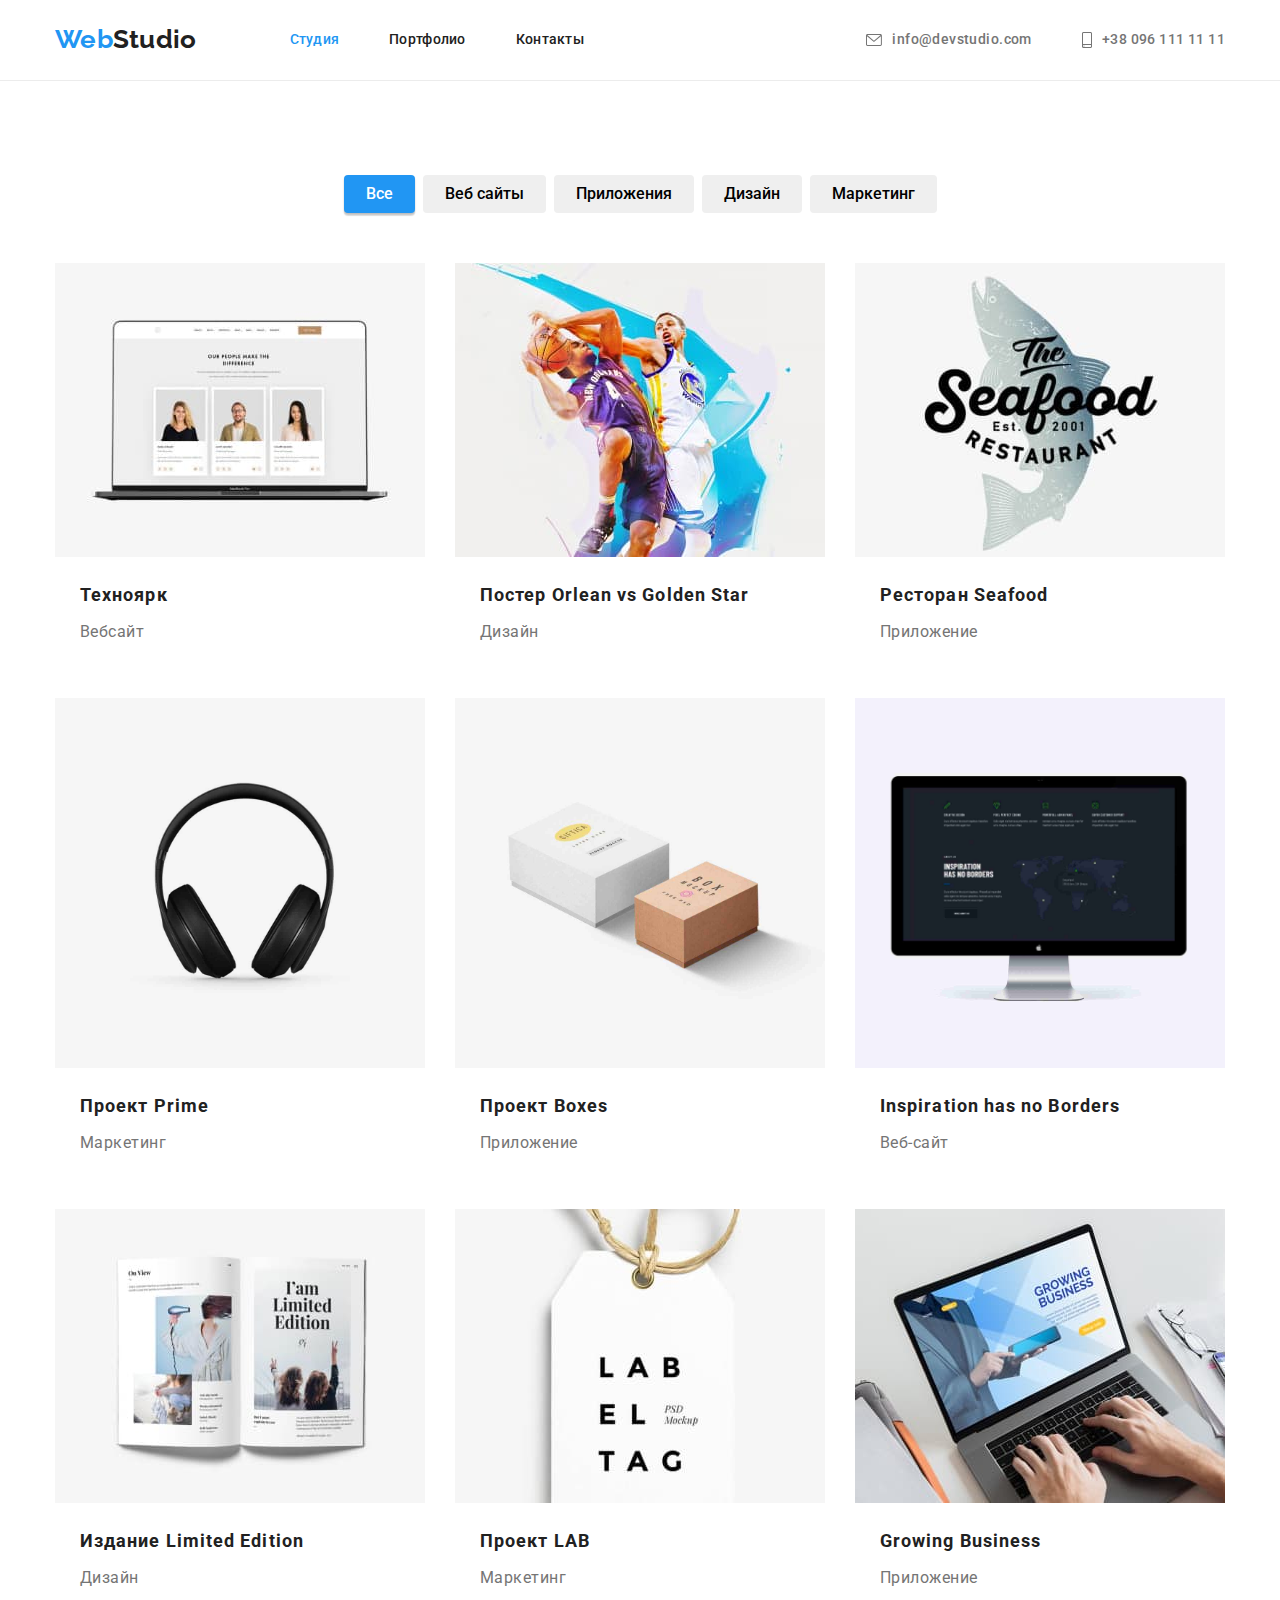
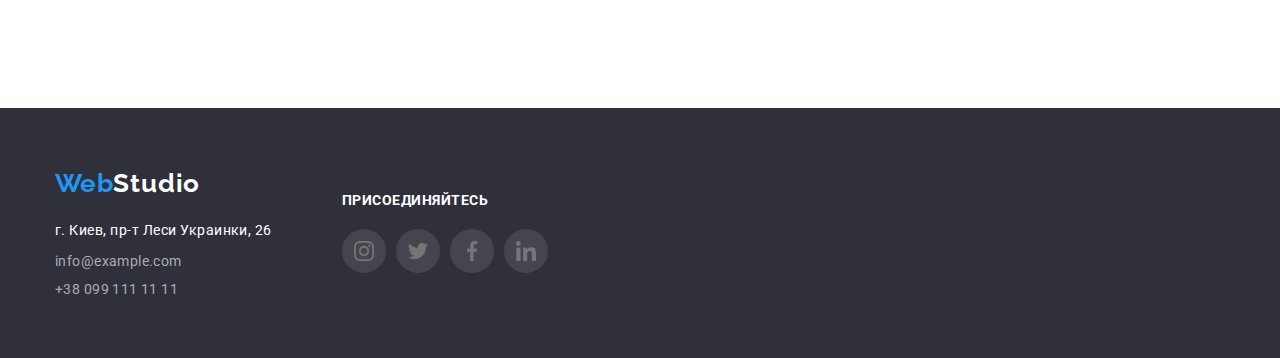
==== portfolio.html @ c4f6d22e "footer+heder-portfolio" ====
<!DOCTYPE html>
<html lang="ru">
<head>
    <meta charset="UTF-8">
    <meta http-equiv="X-UA-Compatible" content="IE=edge">
    <meta name="viewport" content="width=device-width, initial-scale=1.0">
    <title>WebStudio</title>
    <link rel="preconnect" href="https://fonts.googleapis.com">
    <link rel="preconnect" href="https://fonts.gstatic.com" crossorigin>
    <link  rel="stylesheet"
        href="https://fonts.googleapis.com/css2?family=Raleway:wght@700&amp;family=Roboto:wght@400;500;700;900&amp;display=swap">
    <link rel="stylsheet" href="https://cdnjs.cloudflare.com/ajax/libs/modern-normalize/1.1.0/modern-normalize.min.css">
    <link rel="stylesheet" href="./css/styles.css">
</head>
<body>
        <header class="header-border">
        
            <div class="link-nav container">
        
                <nav class="link-nav">
        
                    <a href="./index.html" class="logo-text" lang="en">Web<span class="logo-accent">Studio</span>
                    </a>
        
                    <ul class="list link-nav-menu">
        
                        <li class="nav-menu-item">
                            <a href="./index.html" class="link-nav link-nav-text link current">Студия</a>
                        </li>
        
                        <li class="nav-menu-item">
                            <a href="./portfolio.html" class="link-nav link-nav-text link">Портфолио</a>
                        </li>
        
                        <li class="nav-menu-item">
                            <a href="" class="link-nav link-nav-text link">Контакты</a>
                        </li>
        
                    </ul>
                </nav>
        
        
                <ul class="list link-nav-contact">
                    <li class="nav-contact-item">
                        <a href="mailto:info@devstudio.com" class="contacts-text link">
                            <svg class="nav-icons" width="16" height="12">
                                <use href="./images/icons.svg#envelope-hover-2"></use>
                            </svg>
                            info@devstudio.com
                        </a>
                    </li>
                    <li class="nav-contact-item">
                        <a href="tel:+380961111111" class="contacts-text link">
                            <svg class="nav-icons" width="10" height="16">
                                <use href="./images/icons.svg#smartphone-8"></use>
                            </svg>
                            +38 096 111 11 11
                        </a>
                    </li>
        
                </ul>
            </div>
        
        </header>
    <!--main-content-->
<main>
    <!--filter-list-->
    <section class="section">

        <div class="container">
            <!--Заголовок будет скрыт-->
            <h1 class="visually-hidden">Наши роботы</h1>
            
                <ul class="list works-buttons">
                    <li class="work-button-li">
                        <button type="button" class="filter-button button-current">Все</button>
                    </li>

                    <li class="work-button-li">
                        <button type="button" class="filter-button">Веб сайты</button>
                    </li>

                    <li class="work-button-li">
                        <button type="button" class="filter-button">Приложения</button>
                    </li>

                    <li class="work-button-li">
                        <button type="button" class="filter-button">Дизайн</button>
                    </li>

                    <li class="work-button-li">
                        <button type="button" class="filter-button">Маркетинг</button>
                    </li>
                </ul>

        <ul class="list cards">
            <li class="list cards-item">
                        <a href="" class="link">
                        <img class="img" src="./images/note-book.jpg" alt="открытый ноутбук" width="370" />
                    <div class="text-box">
                        <h2 class="our-product-title" >Техноярк</h2>
                        <p class="our-product-text">Вебсайт</p>
                    </div>
                </a>
            </li>
            <li class="list cards-item">
                    <a href="" class="link">
                    <img src="./images/New-Orlean-vs-Golden-Star.jpg" alt="два баскетболиста борятся за мяч" width="370" />
                <div class="text-box">
                    <h2 class="our-product-title">Постер 
                        <span lang="en">Orlean vs Golden Star</span>
                    </h2>
                    <p class="our-product-text">Дизайн</p>
                </div>
            </a>
            </li>
            
            <li class="list cards-item">
                    <a href="" class="link">
                    <img src="./images/Seafood.jpg" alt="логотип ресторана сеафуд" width="370" />
                <div class="text-box">
                    <h2 class="our-product-title">Ресторан
                        <span lang="en">Seafood</span>
                    </h2>
                    <p class="our-product-text">Приложение</p>
                </div>
            </a>
            </li>
            
            <li class="list cards-item">
                    <a href="" class="link">
                    <img src="./images/head-fones-prime.jpg" alt="наушники" width="370" />
                <div class="text-box">
                    <h2 class="our-product-title">Проект
                        <span lang="en">Prime</span>
                    </h2>
                    <p class="our-product-text">Маркетинг</p>
                </div>
            </a>
            </li>
            
            <li class="list cards-item">
                <a href="" class="link">
                <img src="./images/boxes.jpg" alt="две коробки" width="370" />
                <div class="text-box">
                    <h2 class="our-product-title">Проект
                        <span lang="en">Boxes</span>
                    </h2>
                    <p class="our-product-text">Приложение</p>
                </div>
                </a>
            </li>
           
            <li class="list cards-item">
                    <a href="" class="link">
                    <img src="./images/mac.jpg" alt="включенный аймак" height="370" width="370" />
                <div class="text-box">
                    <h2 class="our-product-title" lang="en">Inspiration has no Borders</h2>
                    <p class="our-product-text">Веб-сайт</p>
                </div>
            </a>
            </li>
            <li class="list cards-item">
                <a href="" class="link">
                <img src="./images/magazine.jpg" alt="открытый журнал" width="370" />
                <div class="text-box">
                    <h2 class="our-product-title">Издание
                        <span lang="en">Limited Edition</span>
                    </h2>
                    <p class="our-product-text">Дизайн</p>
                </div>
                
            </a>
            </li>
            <li class="list cards-item">
                 <a href="" class="link">
                <img src="./images/labeltag.jpg" alt="бирка лебелтаг" width="370" />
                <div class="text-box">
                    <h2 class="our-product-title">Проект
                        <span lang="en">LAB</span>
                    </h2>
                    <p class="our-product-text">Маркетинг</p>
                </div>
            </a>
            </li>
            <li class="list cards-item">
                 <a href="" class="link">
                <img src="./images/growingbusiness.jpg" alt="человек печатает на ноутбуке" width="370" />
                <div class="text-box">
                    <h2 class="our-product-title" lang="en">Growing Business</h2>
                    <p class="our-product-text">Приложение</p>
                </div>
            </a>
            </li>
        </ul>
    </div>
    </section>
</main>
    <footer class="footer">
        <div class="container footer-container">
            <div>
                <a class="logo-text-footer link" href="./index.html" lang="en">Web<span
                        class="logo-accent-footer">Studio</span></a>
                <address class="">
                    <ul class="addres-ul list">
                        <li class="footer-link">
                            <a href="https://goo.gl/maps/hZzf7caE62ZYmh6s7" target="_blank" rel="noopener noreferrer"
                                class="address link"> г. Киев, пр-т
                                Леси Украинки, 26
                            </a>
                        </li>
    
                        <li class="footer-link">
                            <a href="mailto:info@example.com" class="contact-text-footer link">info@example.com</a>
                        </li>
    
                        <li class="footer-link">
                            <a href="tel:+380991111111" class="contact-text-footer link">+38 099 111 11 11</a>
                        </li>
    
                    </ul>
                </address>
            </div>
    
            <div class="footer-social">
                <h2 class="footer-socials-title">ПРИСОЕДИНЯЙТЕСЬ</h2>
                <ul class="list footer-social-list">
                    <li>
                        <a class="footer-socials-link link" href="">
                            <svg class="team-icon" width="20" height="20">
                                <use href="./images/icons.svg#instagram-2-1"></use>
                            </svg>
                        </a>
                    </li>
                    <li>
                        <a class="footer-socials-link link" href="">
                            <svg class="team-icon" width="20" height="20">
                                <use href="./images/icons.svg#twitter-1-1"></use>
                            </svg>
                        </a>
                    </li>
                    <li>
                        <a class="footer-socials-link link" href="">
                            <svg class="team-icon" width="20" height="20">
                                <use href="./images/icons.svg#facebook-1"></use>
                            </svg>
                        </a>
                    </li>
                    <li>
                        <a class="footer-socials-link link" href="">
                            <svg class="team-icon" width="20" height="20">
                                <use href="./images/icons.svg#linkedin-1"></use>
                            </svg>
                        </a>
                    </li>
    
                </ul>
    
            </div>
    
        </div>
    
    </footer>
</body>
</html>
---- css/styles.css ----
:root {
  --background-color: #2f303a;
  --main-text-color: #212121;
  --second-text-color: #757575;
  --accent-color: #2196f3;
  --first-button-text-color: #212121;
  --second-button-text-color: #ffffff;
}

body {
  margin: 0;
  background-color: var(--second-button-text-color);
  font-family: "Roboto", sans-serif;
  letter-spacing: 0.03em;
  color: var(--main-text-color);
}

h1,
h2,
h3,
h4,
h5,
h6,
p,
ul {
  margin: 0;
  padding: 0;
}

img {
  display: block;
  max-width: 100%;
  height: auto;
}

*,
::after,
::before {
  box-sizing: border-box;
}
.visually-hidden {
  position: absolute;
  width: 1px;
  height: 1px;
  margin: -1px;
  border: 0;
  padding: 0;
  white-space: nowrap;
  clip-path: inset(100%);
  clip: rect(0 0 0 0);
  overflow: hidden;
}

.title {
  font-weight: 700;
  font-size: 36px;
  line-height: 1.17;
  text-align: center;
}

/*---------BODY---------*/
.header-border {
  border-bottom: 1px solid #ececec;
}

.logo-text {
  padding: 24px 0;
  font-family: "Raleway", sans-serif;
  font-weight: 700;
  font-size: 26px;
  line-height: 1.19;
  text-decoration: none;
  color: var(--accent-color);
}
.logo-accent {
  color: var(--main-text-color);
}
.list {
  list-style: none;
}

.link {
  text-decoration: none;
}

.container {
  width: 1200px;
  padding-left: 15px;
  padding-right: 15px;
  margin-right: auto;
  margin-left: auto;
}

.link-nav {
  display: flex;
  font-size: 14px;
  font-weight: 500;
  line-height: 1.14;
  letter-spacing: 0.02em;
  color: var(--main-text-color);
}

.link-nav:hover,
.link-nav:focus,
.current {
  color: var(--accent-color);
}

.link-nav-menu {
  display: flex;
  align-items: center;
  margin-left: 93px;
}

.link-nav-contact {
  margin-left: auto;
  display: flex;
  align-items: center;
}

.nav-menu-item:not(:first-child) {
  margin-left: 50px;
}

.link-nav-text {
  padding: 32px 0;
}

.contacts-text {
  padding: 32px 0;
  display: flex;
  align-items: center;
  font-style: normal;
  font-weight: 500;
  font-size: 14px;
  line-height: 1.14;
  letter-spacing: 0.03em;
  color: var(--second-text-color);
  cursor: pointer;
}

.nav-contact-item:not(:first-child) {
  margin-left: 50px;
}

.contacts-text:hover,
.contacts-text:focus {
  color: var(--accent-color);
}

.nav-icons {
  margin-right: 10px;
  fill: var(--second-text-color);
}
.contacts-text:hover {
  color: var(--accent-color);
}

.filter-button {
  font-family: "Roboto", sans-serif;
  font-weight: 500;
  font-size: 16px;
  line-height: 1.62;

  border: none;
  border-radius: 4px;
}

.filter-button:hover,
.filter-button:focus {
  color: var(--second-button-text-color);
  background-color: var(--accent-color);
  cursor: pointer;
}

.button-current {
  color: var(--second-button-text-color);
  background-color: var(--accent-color);
  box-shadow: 0px 3px 1px rgba(0, 0, 0, 0.1), 0px 1px 2px rgba(0, 0, 0, 0.08),
    0px 2px 2px rgba(0, 0, 0, 0.12);
}

.our-product-type {
  color: var(--second-text-color);
}

/*-------Стили index.html--------*/

.hero {
  width: 1600px;
  background-image: linear-gradient(
      rgba(47, 48, 58, 0.4),
      rgba(47, 48, 58, 0.4)
    ),
    URL(../images/hero-backgraund.jpg);
  padding: 200px 0;
  background-color: var(--background-color);
  flex-grow: 1;
  background-repeat: no-repeat;
  background-size: contain;
  margin-right: auto;
  margin-left: auto;
}

.hero-text {
  height: 120px;
  width: 696px;
  top: 280px;
  margin-left: 226px;
  margin-bottom: 30px;

  font-weight: 900;
  font-size: 44px;
  line-height: 1.36;
  text-align: center;
  letter-spacing: 0.06em;
  text-transform: uppercase;
  color: var(--second-button-text-color);
}

.main-button {
  display: block;
  margin: auto;
  padding: 10px 32px;
  font-family: "Roboto", sans-serif;
  font-weight: 700;
  font-size: 16px;
  line-height: 1.87;
  letter-spacing: 0.06em;
  color: var(--second-button-text-color);
  background-color: var(--accent-color);
  cursor: pointer;
  text-align: center;
  border: none;
  border-radius: 4px;
  box-shadow: 0px 4px 4px rgba(0, 0, 0, 0.15);
}

.advantages-section {
  padding: 94px 0;
}

.advantages-item {
  width: 270px;
}

.advantages-items {
  display: flex;
  justify-content: center;
}

.advantages-item:not(:first-child) {
  margin-left: 30px;
}
.advantage-list {
  font-size: 14px;
  font-weight: 700;
  line-height: 1.14;
  text-transform: uppercase;

  margin-bottom: 10px;
}

.advantages-text {
  font-size: 14px;
  line-height: 1.71;
  color: var(--second-text-color);
}

.advantages-card-icon {
  height: 120px;

  display: flex;
  align-items: center;
  justify-content: center;
  margin-bottom: 30px;
  border-radius: 4px;
  background-color: rgba(245, 244, 250, 1);
}

/*-------WEDO--------*/

.wedo {
  padding-top: 0;
  padding-bottom: 94px;
}
.wedo-title {
  margin-bottom: 50px;
}

.wedo-ul {
  display: flex;
  justify-content: center;
}

.wedo-list:not(:first-child) {
  margin-left: 30px;
}
/*--------TEAM-----------*/
.team {
  background-color: #f5f4fa;
  padding-top: 94px;
  padding-bottom: 94px;
}

.our-team {
  margin-bottom: 50px;
}

.team-ul {
  display: flex;
  justify-content: center;
}

.team-list {
  margin-left: 30px;
}

.team-list {
  background-color: var(--second-button-text-color);
  box-shadow: 0px 1px 3px rgba(0, 0, 0, 0.12), 0px 1px 1px rgba(0, 0, 0, 0.14),
    0px 2px 1px rgba(0, 0, 0, 0.2);
  border-radius: 0px 0px 4px 4px;
}

.team-title {
  font-size: 16px;
  line-height: 1.19;
  margin-bottom: 10px;
  text-align: center;
}
.team-role {
  margin-bottom: 16px;
  text-align: center;
  font-size: 16px;
  line-height: 1.19;
  color: var(--second-text-color);
}

.team-item-role {
  font-size: 16px;
  line-height: 1.19;
  color: var(--primary-text-color);
  text-align: center;
  margin-bottom: 16px;
}

.team-social-list {
  display: flex;
  justify-content: space-between;
}

.team-social-link {
  display: block;
  border-radius: 50%;
  width: 44px;
  height: 44px;

  display: flex;
  align-items: center;
  justify-content: center;

  background-color: transparent;
  color: var(--accent-color);
}

.team-social-link:hover,
.team-social-link:focus {
  color: var(--primary-white-color);
  background-color: var(--accent-color);
}

.team-icon {
  fill: var(--second-text-color);
}
.team-item-text {
  padding: 30px 32px;
}

/*---------CLIENTS-------*/

.clients {
  padding-top: 94px;
  padding-bottom: 94px;
}

/*------FOOTER---------*/

.footer {
  padding-top: 60px;
  padding-bottom: 60px;
  background-color: #2f303a;
}

.address {
  margin-bottom: 9px;
  font-size: 14px;
  line-height: 1.71;
  font-style: normal;
  color: var(--second-button-text-color);
}

.logo-accent-footer {
  font-family: "Raleway";
  font-weight: 700;
  font-size: 26px;
  line-height: 1.19;
  letter-spacing: 0.03em;
  cursor: pointer;
  text-decoration: none;
  color: var(--second-button-text-color);
}
.logo-text-footer {
  display: block;
  margin-bottom: 20px;
  font-family: "Raleway", sans-serif;
  font-weight: 700;
  font-size: 26px;
  line-height: 1.19;
  text-decoration: none;
  color: var(--accent-color);
}

.contact-text-footer {
  margin-bottom: 9px;
  font-style: normal;
  font-weight: 400;
  font-size: 14px;
  line-height: 1.14;
  letter-spacing: 0.03em;
  color: rgba(255, 255, 255, 0.6);
}
.contact-text-footer:hover,
.contact-text-footer:focus,
.current {
  color: var(--accent-color);
}

.footer-link:not(:last-child) {
  margin-bottom: 9px;
}

/*-----PORTFOLIO-STYLES---*/

.section {
  padding: 94px 0;
}

.works-buttons {
  display: flex;
  justify-content: center;
  margin-bottom: 50px;
}
.work-button-li:not(:first-child) {
  margin-left: 8px;
}
.filter-button {
  padding: 6px 22px 6px 22px;
}

.cards {
  display: flex;
  flex-wrap: wrap;
  margin-left: -30px;
  margin-top: -30px;
}
.cards > .cards-item {
  flex-basis: calc(100% / 3 - 30px);
  margin-left: 30px;
  margin-top: 30px;
}

.cards-item {
  width: 370px;
}
.our-product-title {
  font-weight: 700;
  font-size: 18px;
  line-height: 2;
  letter-spacing: 0.06em;
  margin-bottom: 4px;
  color: var(--main-text-color);
}
.our-product-text {
  font-size: 16px;
  line-height: 1.87;
  color: var(--second-text-color);
}

.text-box {
  padding: 20px 24px;
  border-right: 1px solid #fff;
  border-bottom: 1px solid #fff;
  border-left: 1px solid #fff;
}
.footer-social {
  width: 206px;
  height: 80px;
  margin-left: 70px;
}

.footer-social-list {
  display: flex;
  align-items: center;
  justify-content: space-between;
}

.footer-socials-title {
  font-weight: 700;
  font-size: 14px;
  line-height: 1.14;
  margin-bottom: 20px;

  color: var(--second-button-text-color);
  text-transform: uppercase;
}
.footer-container {
  display: flex;
  align-items: center;
}
.footer-socials-link {
  display: block;
  border-radius: 50%;
  width: 44px;
  height: 44px;

  display: flex;
  align-items: center;
  justify-content: center;

  background-color: rgba(255, 255, 255, 0.1);
  fill: var(--second-button-text-color);
}
.footer-socials-link:hover,
.footer-socials-link:focus {
  background-color: var(--accent-color);
}

.clients-title {
  margin-top: 0;
  margin-bottom: 50px;
}

.clients-list {
  display: flex;
  align-items: center;
  justify-content: space-between;
}
.clients-link {
  width: 170px;
  height: 92px;

  display: flex;
  align-items: center;
  justify-content: center;
  border-radius: 4px;
  border: 1px solid var(--second-text-color);
  color: var(--second-text-color);
}

.clients-link:hover,
.clients-link:focus {
  color: var(--accent-color);
  border-color: var(--accent-color);
}

.clients-logo {
  fill: var(--second-text-color);
}
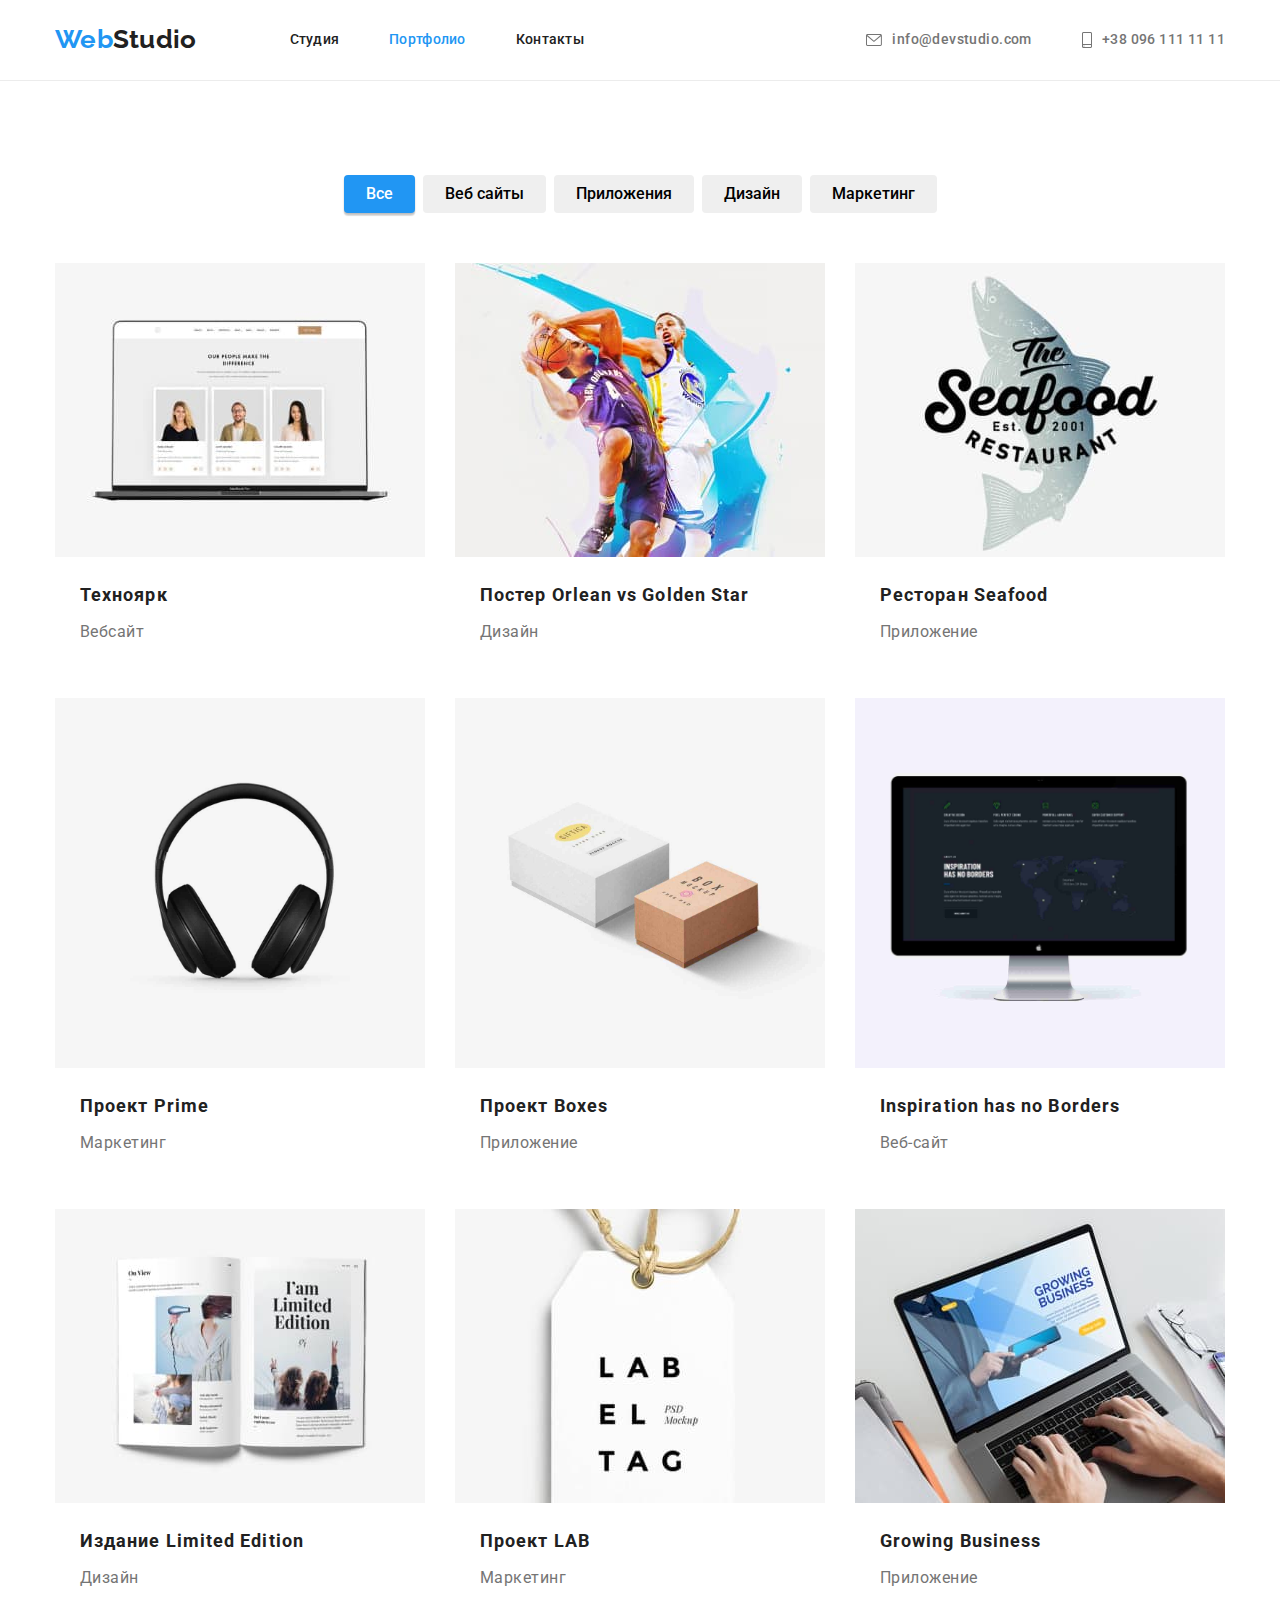
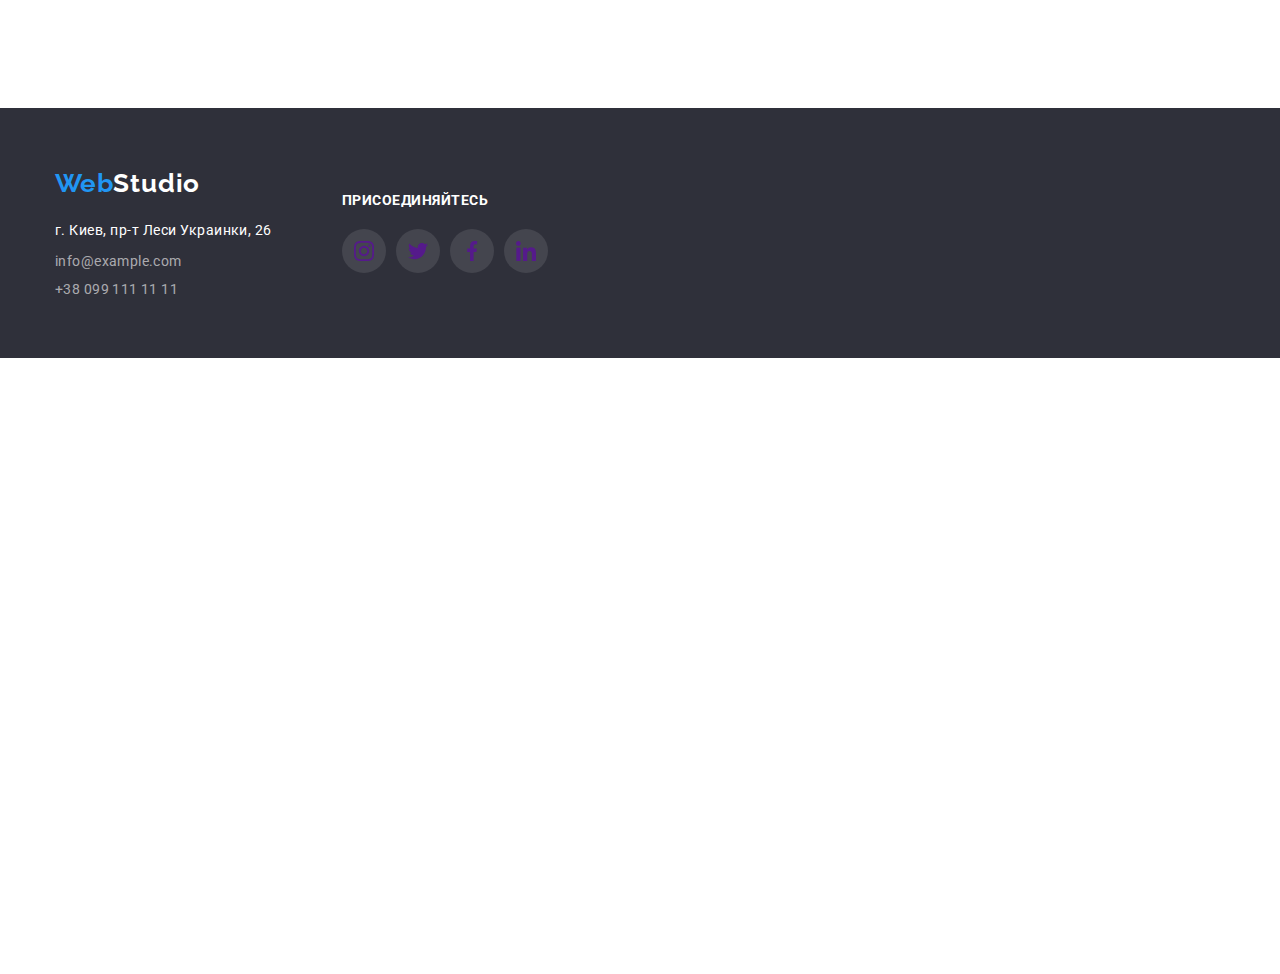
==== commit 883ce7a4: "+" ====
--- a/portfolio.html
+++ b/portfolio.html
@@ -25,11 +25,11 @@
                     <ul class="list link-nav-menu">
         
                         <li class="nav-menu-item">
-                            <a href="./index.html" class="link-nav link-nav-text link current">Студия</a>
+                            <a href="./index.html" class="link-nav link-nav-text link ">Студия</a>
                         </li>
         
                         <li class="nav-menu-item">
-                            <a href="./portfolio.html" class="link-nav link-nav-text link">Портфолио</a>
+                            <a href="./portfolio.html" class="link-nav link-nav-text link current">Портфолио</a>
                         </li>
         
                         <li class="nav-menu-item">
@@ -56,7 +56,7 @@
                             </svg>
                             +38 096 111 11 11
                         </a>
-                    </li>
+                    </li>   
         
                 </ul>
             </div>
@@ -262,4 +262,35 @@
     
     </footer>
 </body>
-</html>+</html>
+
+<ul class="social-list">
+    <li class="social-item">
+        <a class="social-link link" href="/">
+            <svg class="social-icon">
+                <use href="./images/icons.svg#icon-instagram"></use>
+            </svg>
+        </a>
+    </li>
+    <li class="social-item">
+        <a class="social-link link" href="/">
+            <svg class="social-icon">
+                <use href="./images/icons.svg#icon-twitter"></use>
+            </svg>
+        </a>
+    </li>
+    <li class="social-item">
+        <a class="social-link link" href="/">
+            <svg class="social-icon">
+                <use href="./images/icons.svg#icon-facebook"></use>
+            </svg>
+        </a>
+    </li>
+    <li class="social-item">
+        <a class="social-link link" href="/">
+            <svg class="social-icon">
+                <use href="./images/icons.svg#icon-linkedin"></use>
+            </svg>
+        </a>
+    </li>
+</ul>--- a/css/styles.css
+++ b/css/styles.css
@@ -148,12 +148,16 @@
   color: var(--accent-color);
 }
 
-.nav-icons {
+.contacts-text {
+  fill: var(--second-text-color);
+}
+
+.contacts-text:hover {
+  fill: var(--accent-color);
+}
+
+.contacts-text > .nav-icons {
   margin-right: 10px;
-  fill: var(--second-text-color);
-}
-.contacts-text:hover {
-  color: var(--accent-color);
 }
 
 .filter-button {
@@ -361,27 +365,61 @@
   justify-content: center;
 
   background-color: transparent;
-  color: var(--accent-color);
-}
-
+  color: var(--second-text-color);
+}
 .team-social-link:hover,
 .team-social-link:focus {
-  color: var(--primary-white-color);
+  color: var(--second-button-text-color);
   background-color: var(--accent-color);
 }
 
 .team-icon {
-  fill: var(--second-text-color);
+  fill: currentColor;
+}
+
+.team-icon:hover {
+  fill: var(--second-button-text-color);
 }
 .team-item-text {
   padding: 30px 32px;
 }
 
-/*---------CLIENTS-------*/
+/*-----КЛИЕНТЫ------*/
 
 .clients {
   padding-top: 94px;
   padding-bottom: 94px;
+}
+.clients-title {
+  margin-top: 0;
+  margin-bottom: 50px;
+}
+
+.clients-list {
+  display: flex;
+  align-items: center;
+  justify-content: space-between;
+}
+.clients-link {
+  width: 170px;
+  height: 92px;
+
+  display: flex;
+  align-items: center;
+  justify-content: center;
+  border-radius: 4px;
+  border: 1px solid var(--second-text-color);
+  fill: currentColor;
+}
+
+.clients-link:hover,
+.clients-link:focus {
+  fill: var(--accent-color);
+  border-color: var(--accent-color);
+}
+
+.clients-logo {
+  fill: var(--second-text-color);
 }
 
 /*------FOOTER---------*/
@@ -536,6 +574,8 @@
   background-color: var(--accent-color);
 }
 
+/*-----КЛИЕНТЫ------*/
+
 .clients-title {
   margin-top: 0;
   margin-bottom: 50px;
@@ -555,12 +595,12 @@
   justify-content: center;
   border-radius: 4px;
   border: 1px solid var(--second-text-color);
-  color: var(--second-text-color);
+  fill: currentColor;
 }
 
 .clients-link:hover,
 .clients-link:focus {
-  color: var(--accent-color);
+  fill: var(--accent-color);
   border-color: var(--accent-color);
 }
 
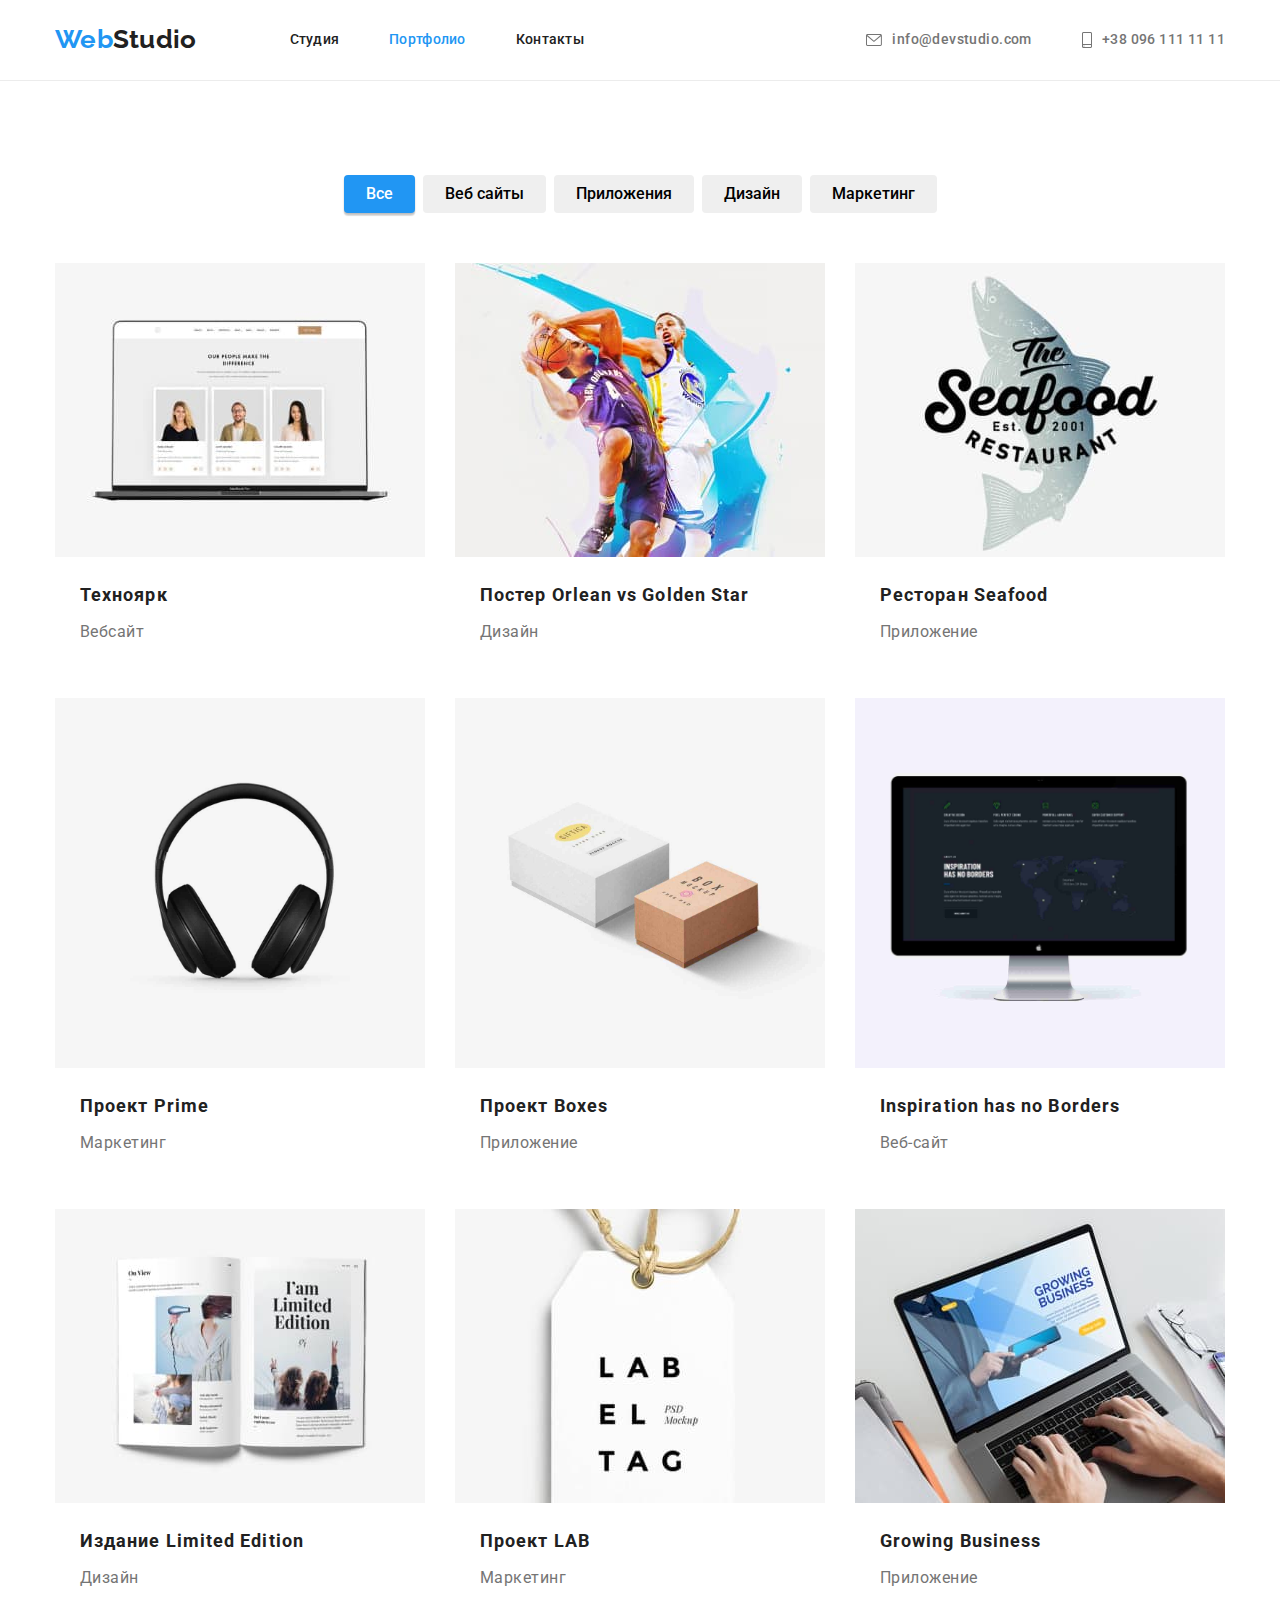
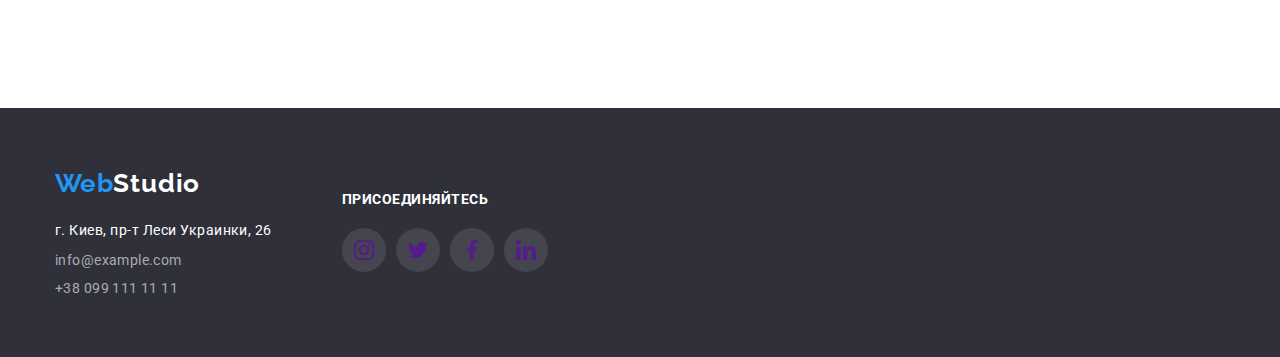
==== commit a454f250: "Update portfolio.html" ====
--- a/portfolio.html
+++ b/portfolio.html
@@ -7,9 +7,8 @@
     <title>WebStudio</title>
     <link rel="preconnect" href="https://fonts.googleapis.com">
     <link rel="preconnect" href="https://fonts.gstatic.com" crossorigin>
-    <link  rel="stylesheet"
-        href="https://fonts.googleapis.com/css2?family=Raleway:wght@700&amp;family=Roboto:wght@400;500;700;900&amp;display=swap">
-    <link rel="stylsheet" href="https://cdnjs.cloudflare.com/ajax/libs/modern-normalize/1.1.0/modern-normalize.min.css">
+    <link rel="stylesheet" href="https://fonts.googleapis.com/css2?family=Raleway:wght@700&amp;family=Roboto:wght@400;500;700;900&amp;display=swap">
+    <link rel="stylesheet" href="https://cdnjs.cloudflare.com/ajax/libs/modern-normalize/1.1.0/modern-normalize.min.css">
     <link rel="stylesheet" href="./css/styles.css">
 </head>
 <body>
@@ -264,33 +263,3 @@
 </body>
 </html>
 
-<ul class="social-list">
-    <li class="social-item">
-        <a class="social-link link" href="/">
-            <svg class="social-icon">
-                <use href="./images/icons.svg#icon-instagram"></use>
-            </svg>
-        </a>
-    </li>
-    <li class="social-item">
-        <a class="social-link link" href="/">
-            <svg class="social-icon">
-                <use href="./images/icons.svg#icon-twitter"></use>
-            </svg>
-        </a>
-    </li>
-    <li class="social-item">
-        <a class="social-link link" href="/">
-            <svg class="social-icon">
-                <use href="./images/icons.svg#icon-facebook"></use>
-            </svg>
-        </a>
-    </li>
-    <li class="social-item">
-        <a class="social-link link" href="/">
-            <svg class="social-icon">
-                <use href="./images/icons.svg#icon-linkedin"></use>
-            </svg>
-        </a>
-    </li>
-</ul>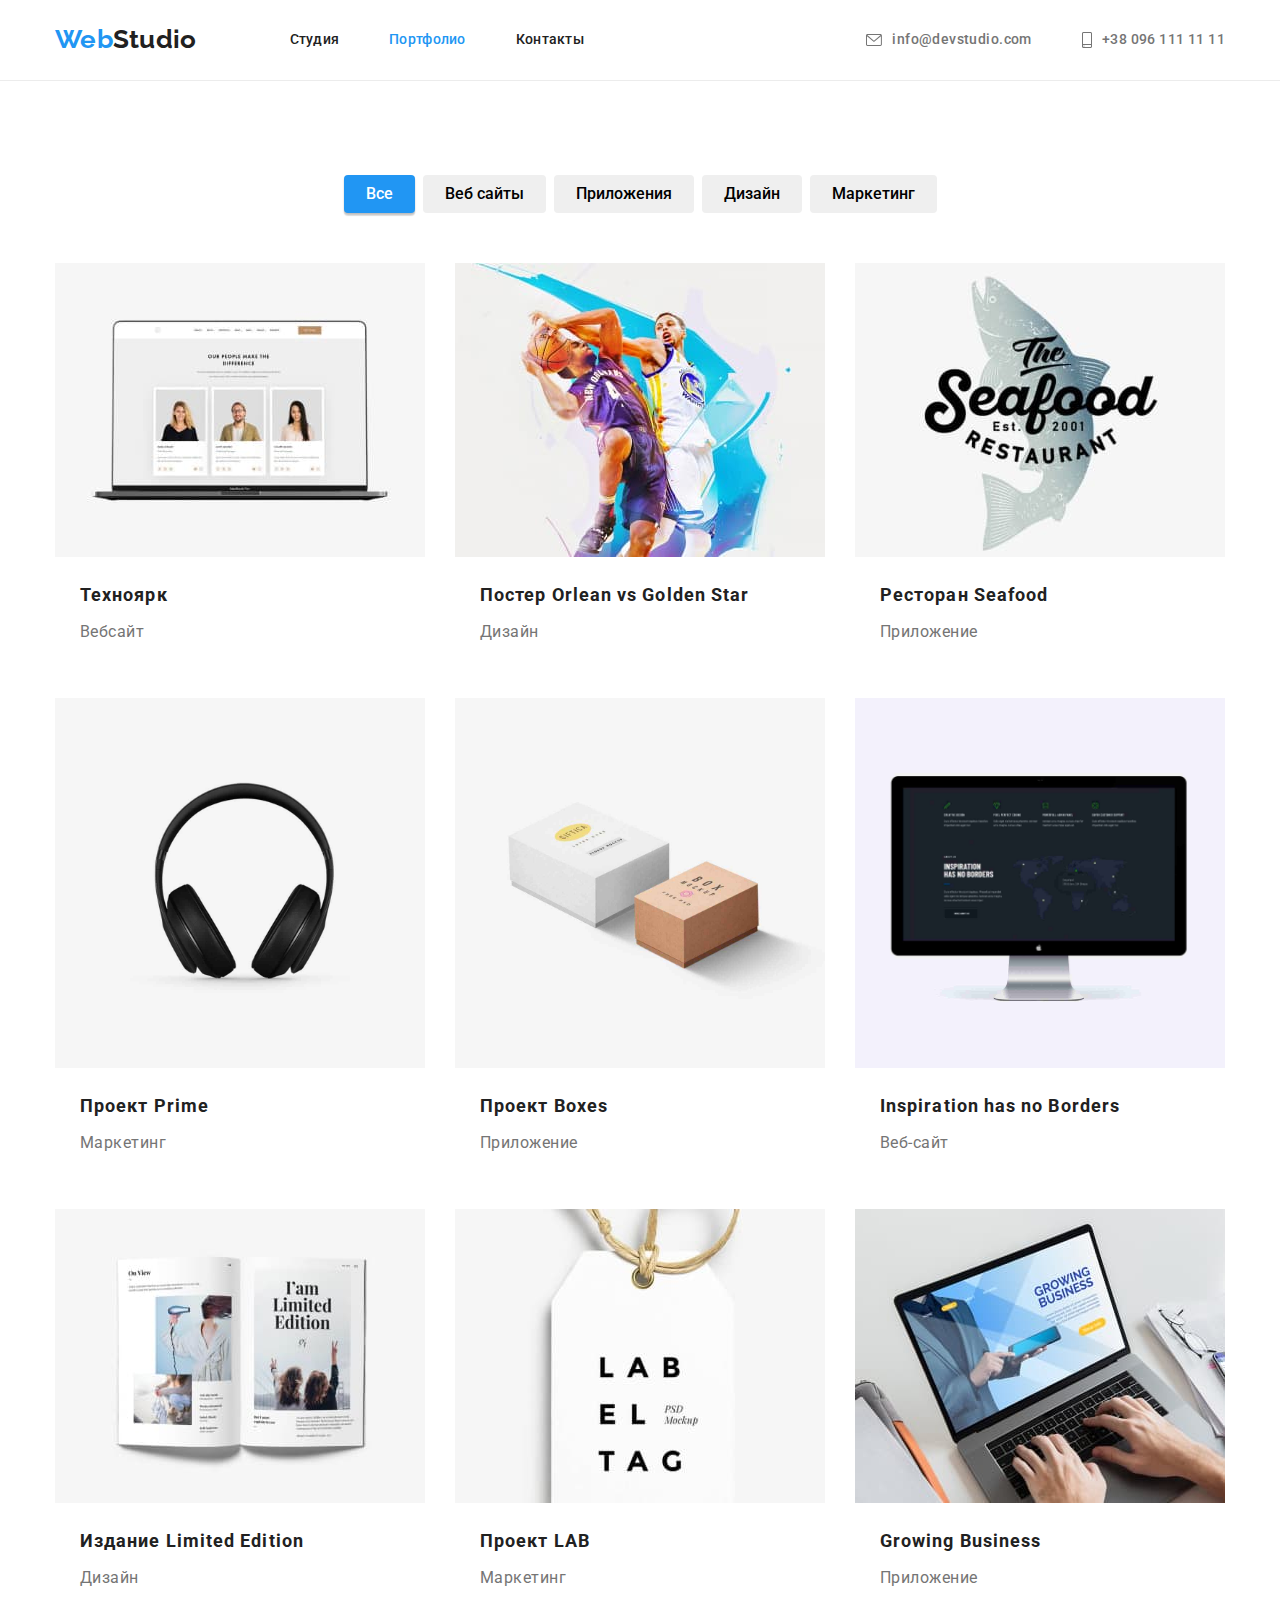
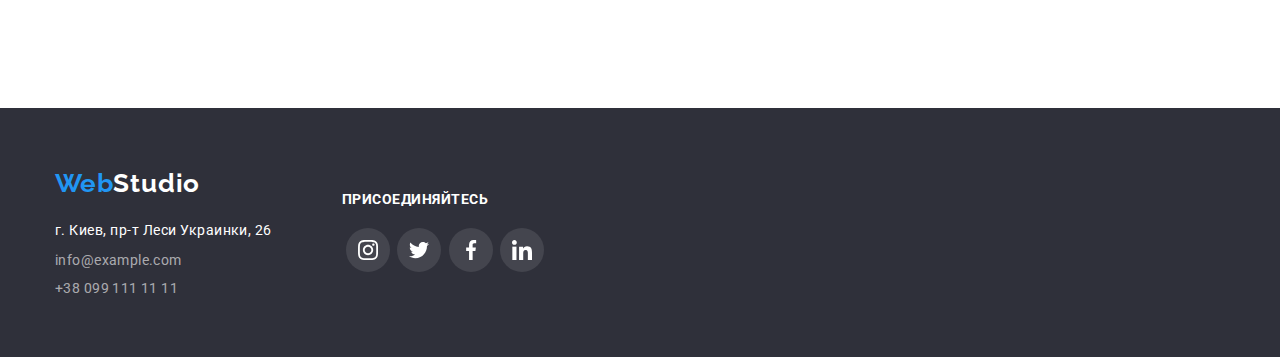
==== commit ee22c0c5: "fix-svg" ====
--- a/portfolio.html
+++ b/portfolio.html
@@ -195,71 +195,74 @@
     </div>
     </section>
 </main>
-    <footer class="footer">
-        <div class="container footer-container">
-            <div>
-                <a class="logo-text-footer link" href="./index.html" lang="en">Web<span
-                        class="logo-accent-footer">Studio</span></a>
-                <address class="">
-                    <ul class="addres-ul list">
-                        <li class="footer-link">
-                            <a href="https://goo.gl/maps/hZzf7caE62ZYmh6s7" target="_blank" rel="noopener noreferrer"
-                                class="address link"> г. Киев, пр-т
-                                Леси Украинки, 26
-                            </a>
-                        </li>
-    
-                        <li class="footer-link">
-                            <a href="mailto:info@example.com" class="contact-text-footer link">info@example.com</a>
-                        </li>
-    
-                        <li class="footer-link">
-                            <a href="tel:+380991111111" class="contact-text-footer link">+38 099 111 11 11</a>
-                        </li>
-    
-                    </ul>
-                </address>
-            </div>
-    
-            <div class="footer-social">
-                <h2 class="footer-socials-title">ПРИСОЕДИНЯЙТЕСЬ</h2>
-                <ul class="list footer-social-list">
-                    <li>
-                        <a class="footer-socials-link link" href="">
-                            <svg class="team-icon" width="20" height="20">
-                                <use href="./images/icons.svg#instagram-2-1"></use>
-                            </svg>
+<!--Контакты-->
+<footer class="footer">
+    <div class="container footer-container">
+        <div>
+            <a class="logo-text-footer link" href="./index.html" lang="en">Web<span
+                    class="logo-accent-footer">Studio</span></a>
+            <address class="">
+                <ul class="addres-ul list">
+                    <li class="footer-link">
+                        <a href="https://goo.gl/maps/hZzf7caE62ZYmh6s7" target="_blank" rel="noopener noreferrer"
+                            class="address link"> г. Киев, пр-т
+                            Леси Украинки, 26
                         </a>
                     </li>
-                    <li>
-                        <a class="footer-socials-link link" href="">
-                            <svg class="team-icon" width="20" height="20">
-                                <use href="./images/icons.svg#twitter-1-1"></use>
-                            </svg>
-                        </a>
-                    </li>
-                    <li>
-                        <a class="footer-socials-link link" href="">
-                            <svg class="team-icon" width="20" height="20">
-                                <use href="./images/icons.svg#facebook-1"></use>
-                            </svg>
-                        </a>
-                    </li>
-                    <li>
-                        <a class="footer-socials-link link" href="">
-                            <svg class="team-icon" width="20" height="20">
-                                <use href="./images/icons.svg#linkedin-1"></use>
-                            </svg>
-                        </a>
-                    </li>
-    
+
+                    <li class="footer-link">
+                        <a href="mailto:info@example.com" class="contact-text-footer link">info@example.com</a>
+                    </li>
+
+                    <li class="footer-link">
+                        <a href="tel:+380991111111" class="contact-text-footer link">+38 099 111 11 11</a>
+                    </li>
+
                 </ul>
-    
-            </div>
-    
+            </address>
         </div>
-    
-    </footer>
+
+        <div class="footer-icons">
+            <h2 class="footer-social-title">ПРИСОЕДИНЯЙТЕСЬ</h2>
+            <ul class="list footer-social-list">
+                <li>
+                    <a class="footer-social-link link" href="">
+                        <svg class="team-icon" width="20" height="20">
+                            <use href="./images/icons.svg#instagram-2-1"></use>
+                        </svg>
+                    </a>
+                </li>
+                <li>
+                    <a class="footer-social-link link" href="">
+                        <svg class="team-icon" width="20" height="20">
+                            <use href="./images/icons.svg#twitter-1-1"></use>
+                        </svg>
+                    </a>
+                </li>
+                <li>
+                    <a class="footer-social-link link" href="">
+                        <svg class="team-icon" width="20" height="20">
+                            <use href="./images/icons.svg#facebook-1"></use>
+                        </svg>
+                    </a>
+                </li>
+                <li>
+                    <a class="footer-social-link link" href="">
+                        <svg class="team-icon" width="20" height="20">
+                            <use href="./images/icons.svg#linkedin-1"></use>
+                        </svg>
+                    </a>
+                </li>
+
+            </ul>
+
+        </div>
+
+
+
+    </div>
+
+</footer>
 </body>
 </html>
 
--- a/css/styles.css
+++ b/css/styles.css
@@ -422,6 +422,60 @@
   fill: var(--second-text-color);
 }
 
+/*-----PORTFOLIO-STYLES---*/
+
+.section {
+  padding: 94px 0;
+}
+
+.works-buttons {
+  display: flex;
+  justify-content: center;
+  margin-bottom: 50px;
+}
+.work-button-li:not(:first-child) {
+  margin-left: 8px;
+}
+.filter-button {
+  padding: 6px 22px 6px 22px;
+}
+
+.cards {
+  display: flex;
+  flex-wrap: wrap;
+  margin-left: -30px;
+  margin-top: -30px;
+}
+.cards > .cards-item {
+  flex-basis: calc(100% / 3 - 30px);
+  margin-left: 30px;
+  margin-top: 30px;
+}
+
+.cards-item {
+  width: 370px;
+}
+.our-product-title {
+  font-weight: 700;
+  font-size: 18px;
+  line-height: 2;
+  letter-spacing: 0.06em;
+  margin-bottom: 4px;
+  color: var(--main-text-color);
+}
+.our-product-text {
+  font-size: 16px;
+  line-height: 1.87;
+  color: var(--second-text-color);
+}
+
+.text-box {
+  padding: 20px 24px;
+  border-right: 1px solid #fff;
+  border-bottom: 1px solid #fff;
+  border-left: 1px solid #fff;
+}
+
 /*------FOOTER---------*/
 
 .footer {
@@ -478,72 +532,19 @@
   margin-bottom: 9px;
 }
 
-/*-----PORTFOLIO-STYLES---*/
-
-.section {
-  padding: 94px 0;
-}
-
-.works-buttons {
-  display: flex;
-  justify-content: center;
-  margin-bottom: 50px;
-}
-.work-button-li:not(:first-child) {
-  margin-left: 8px;
-}
-.filter-button {
-  padding: 6px 22px 6px 22px;
-}
-
-.cards {
-  display: flex;
-  flex-wrap: wrap;
-  margin-left: -30px;
-  margin-top: -30px;
-}
-.cards > .cards-item {
-  flex-basis: calc(100% / 3 - 30px);
-  margin-left: 30px;
-  margin-top: 30px;
-}
-
-.cards-item {
-  width: 370px;
-}
-.our-product-title {
-  font-weight: 700;
-  font-size: 18px;
-  line-height: 2;
-  letter-spacing: 0.06em;
-  margin-bottom: 4px;
-  color: var(--main-text-color);
-}
-.our-product-text {
-  font-size: 16px;
-  line-height: 1.87;
-  color: var(--second-text-color);
-}
-
-.text-box {
-  padding: 20px 24px;
-  border-right: 1px solid #fff;
-  border-bottom: 1px solid #fff;
-  border-left: 1px solid #fff;
-}
-.footer-social {
-  width: 206px;
-  height: 80px;
+.footer-icons {
+  min-width: 206px;
+  min-height: 80px;
   margin-left: 70px;
 }
 
 .footer-social-list {
   display: flex;
   align-items: center;
-  justify-content: space-between;
-}
-
-.footer-socials-title {
+  justify-content: space-around;
+}
+
+.footer-social-title {
   font-weight: 700;
   font-size: 14px;
   line-height: 1.14;
@@ -556,7 +557,8 @@
   display: flex;
   align-items: center;
 }
-.footer-socials-link {
+
+.footer-social-link {
   display: block;
   border-radius: 50%;
   width: 44px;
@@ -565,12 +567,12 @@
   display: flex;
   align-items: center;
   justify-content: center;
-
   background-color: rgba(255, 255, 255, 0.1);
+  color: var(--second-button-text-color);
+}
+.footer-social-link:hover,
+.footer-social-link:focus {
   fill: var(--second-button-text-color);
-}
-.footer-socials-link:hover,
-.footer-socials-link:focus {
   background-color: var(--accent-color);
 }
 
@@ -594,16 +596,15 @@
   align-items: center;
   justify-content: center;
   border-radius: 4px;
+  color: var(--second-text-color);
   border: 1px solid var(--second-text-color);
-  fill: currentColor;
 }
 
 .clients-link:hover,
 .clients-link:focus {
-  fill: var(--accent-color);
+  color: var(--accent-color);
   border-color: var(--accent-color);
 }
 
 .clients-logo {
-  fill: var(--second-text-color);
-}
+	fill: currentColor;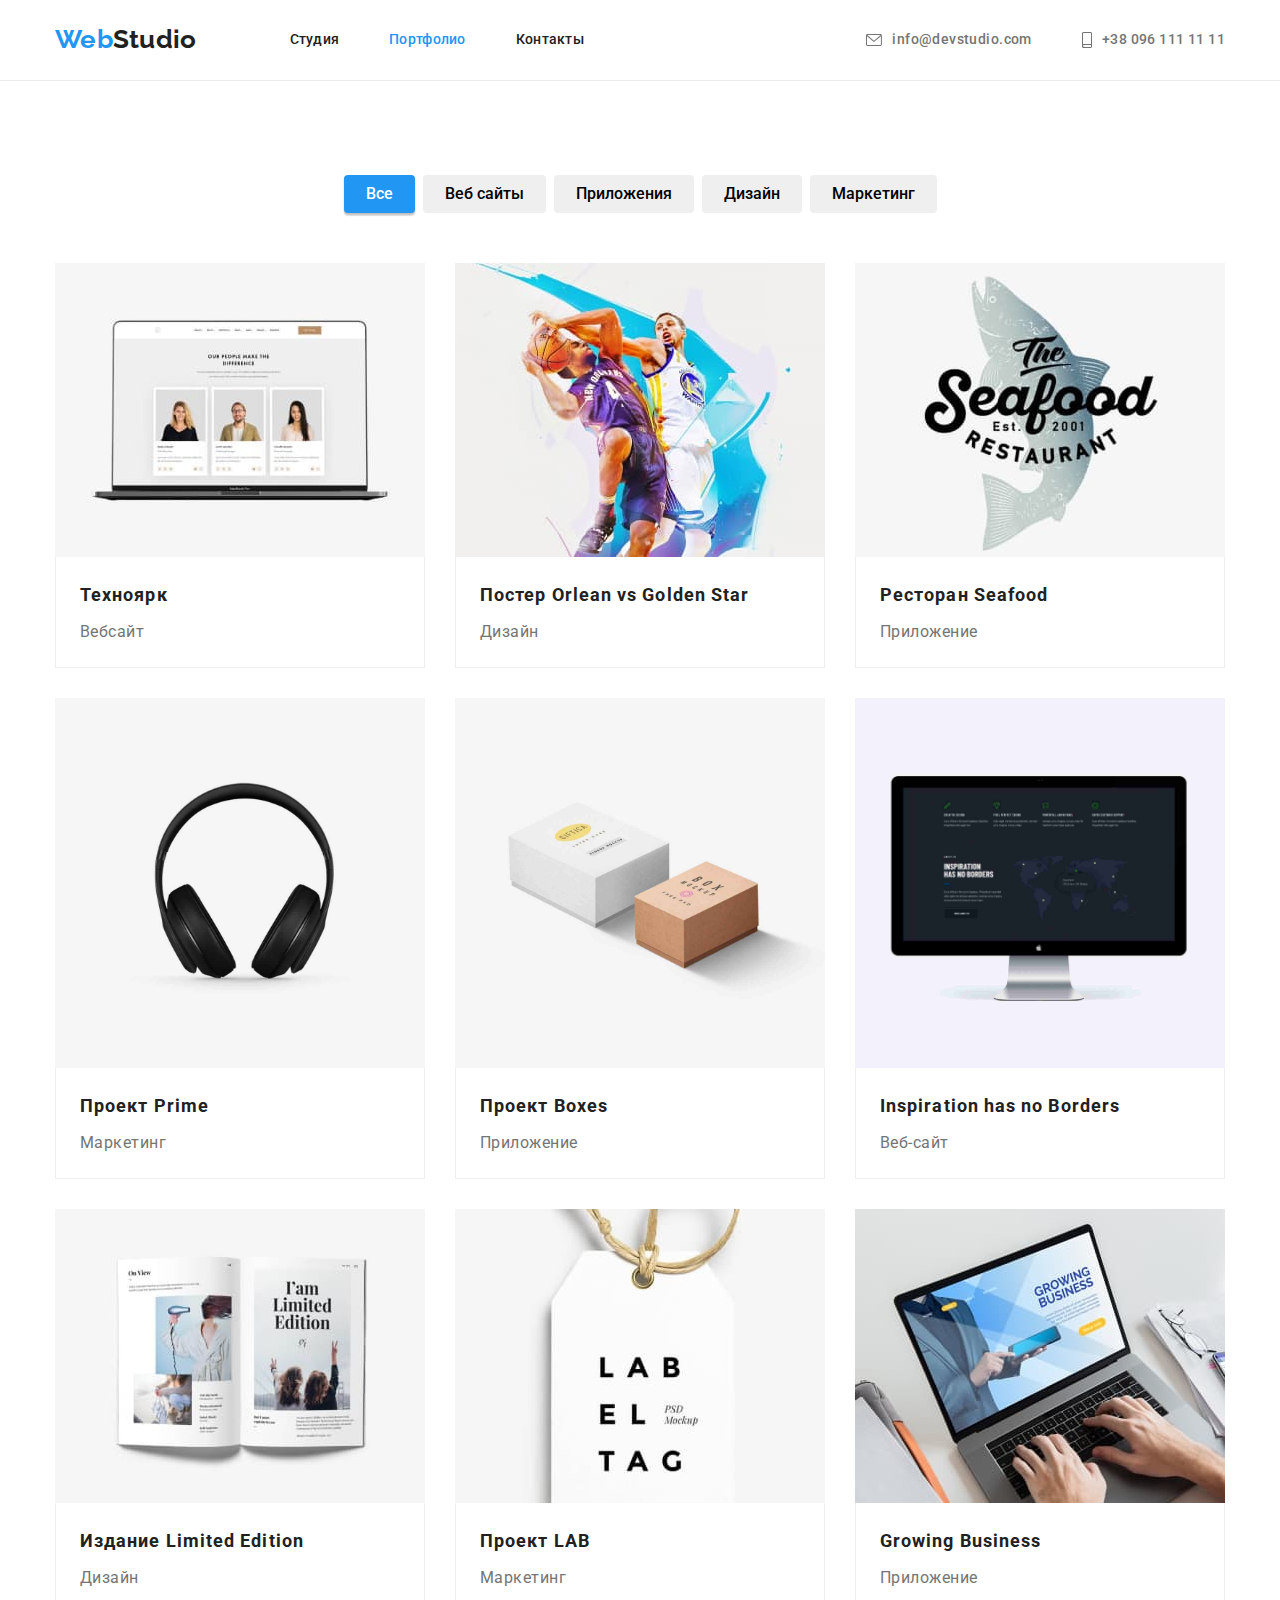
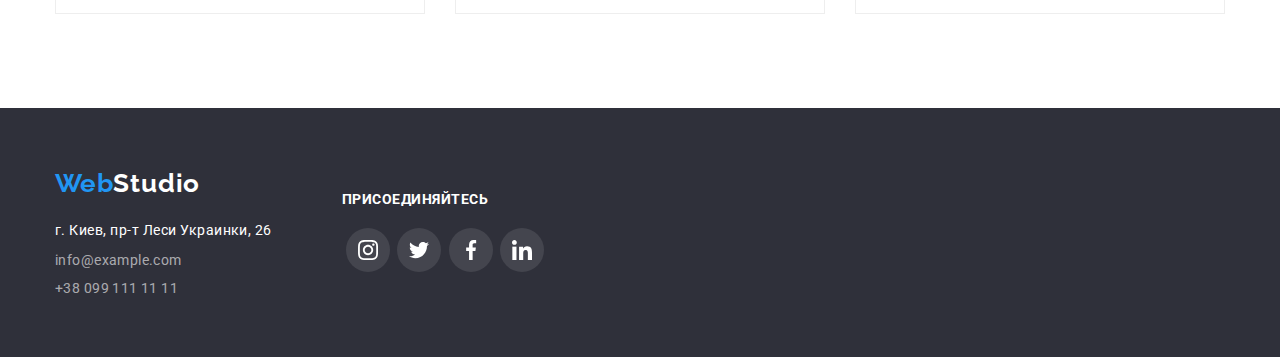
==== commit 49a2341b: "resb" ====
--- a/portfolio.html
+++ b/portfolio.html
@@ -94,7 +94,7 @@
 
         <ul class="list cards">
             <li class="list cards-item">
-                        <a href="" class="link">
+                        <a href="" class="link our-product-link">
                         <img class="img" src="./images/note-book.jpg" alt="открытый ноутбук" width="370" />
                     <div class="text-box">
                         <h2 class="our-product-title" >Техноярк</h2>
@@ -103,7 +103,7 @@
                 </a>
             </li>
             <li class="list cards-item">
-                    <a href="" class="link">
+                    <a href="" class="link our-product-link">
                     <img src="./images/New-Orlean-vs-Golden-Star.jpg" alt="два баскетболиста борятся за мяч" width="370" />
                 <div class="text-box">
                     <h2 class="our-product-title">Постер 
@@ -115,7 +115,7 @@
             </li>
             
             <li class="list cards-item">
-                    <a href="" class="link">
+                    <a href="" class="link our-product-link">
                     <img src="./images/Seafood.jpg" alt="логотип ресторана сеафуд" width="370" />
                 <div class="text-box">
                     <h2 class="our-product-title">Ресторан
@@ -127,7 +127,7 @@
             </li>
             
             <li class="list cards-item">
-                    <a href="" class="link">
+                    <a href="" class="link our-product-link">
                     <img src="./images/head-fones-prime.jpg" alt="наушники" width="370" />
                 <div class="text-box">
                     <h2 class="our-product-title">Проект
@@ -139,7 +139,7 @@
             </li>
             
             <li class="list cards-item">
-                <a href="" class="link">
+                <a href="" class="link our-product-link">
                 <img src="./images/boxes.jpg" alt="две коробки" width="370" />
                 <div class="text-box">
                     <h2 class="our-product-title">Проект
@@ -151,7 +151,7 @@
             </li>
            
             <li class="list cards-item">
-                    <a href="" class="link">
+                    <a href="" class="link our-product-link">
                     <img src="./images/mac.jpg" alt="включенный аймак" height="370" width="370" />
                 <div class="text-box">
                     <h2 class="our-product-title" lang="en">Inspiration has no Borders</h2>
@@ -160,7 +160,7 @@
             </a>
             </li>
             <li class="list cards-item">
-                <a href="" class="link">
+                <a href="" class="link our-product-link">
                 <img src="./images/magazine.jpg" alt="открытый журнал" width="370" />
                 <div class="text-box">
                     <h2 class="our-product-title">Издание
@@ -172,7 +172,7 @@
             </a>
             </li>
             <li class="list cards-item">
-                 <a href="" class="link">
+                 <a href="" class="link our-product-link">
                 <img src="./images/labeltag.jpg" alt="бирка лебелтаг" width="370" />
                 <div class="text-box">
                     <h2 class="our-product-title">Проект
@@ -183,7 +183,7 @@
             </a>
             </li>
             <li class="list cards-item">
-                 <a href="" class="link">
+                 <a href="" class="link our-product-link">
                 <img src="./images/growingbusiness.jpg" alt="человек печатает на ноутбуке" width="370" />
                 <div class="text-box">
                     <h2 class="our-product-title" lang="en">Growing Business</h2>
--- a/css/styles.css
+++ b/css/styles.css
@@ -152,7 +152,8 @@
   fill: var(--second-text-color);
 }
 
-.contacts-text:hover {
+.contacts-text:hover,
+.contacts-text:focus {
   fill: var(--accent-color);
 }
 
@@ -316,7 +317,7 @@
   justify-content: center;
 }
 
-.team-list {
+.team-list:not(:first-child) {
   margin-left: 30px;
 }
 
@@ -365,7 +366,7 @@
   justify-content: center;
 
   background-color: transparent;
-  color: var(--second-text-color);
+  color: #afb1b8;
 }
 .team-social-link:hover,
 .team-social-link:focus {
@@ -408,18 +409,19 @@
   align-items: center;
   justify-content: center;
   border-radius: 4px;
-  border: 1px solid var(--second-text-color);
+  border: #afb1b8 1px solid;
+  cursor: pointer;
+  color: #afb1b8;
+}
+
+.clients-logo {
   fill: currentColor;
 }
 
 .clients-link:hover,
 .clients-link:focus {
-  fill: var(--accent-color);
+  color: var(--accent-color);
   border-color: var(--accent-color);
-}
-
-.clients-logo {
-  fill: var(--second-text-color);
 }
 
 /*-----PORTFOLIO-STYLES---*/
@@ -471,9 +473,19 @@
 
 .text-box {
   padding: 20px 24px;
-  border-right: 1px solid #fff;
-  border-bottom: 1px solid #fff;
-  border-left: 1px solid #fff;
+  border-right: 1px solid #eeeeee;
+  border-bottom: 1px solid #eeeeee;
+  border-left: 1px solid #eeeeee;
+}
+.our-product-link {
+  width: 100%;
+  height: 100%;
+  display: block;
+}
+.our-product-link:hover,
+.our-product-link:focus {
+  box-shadow: 0px 1px 1px rgb(0 0 0 / 12%), 0px 4px 4px rgb(0 0 0 / 6%),
+    1px 4px 6px rgb(0 0 0 / 16%);
 }
 
 /*------FOOTER---------*/
@@ -577,34 +589,3 @@
 }
 
 /*-----КЛИЕНТЫ------*/
-
-.clients-title {
-  margin-top: 0;
-  margin-bottom: 50px;
-}
-
-.clients-list {
-  display: flex;
-  align-items: center;
-  justify-content: space-between;
-}
-.clients-link {
-  width: 170px;
-  height: 92px;
-
-  display: flex;
-  align-items: center;
-  justify-content: center;
-  border-radius: 4px;
-  color: var(--second-text-color);
-  border: 1px solid var(--second-text-color);
-}
-
-.clients-link:hover,
-.clients-link:focus {
-  color: var(--accent-color);
-  border-color: var(--accent-color);
-}
-
-.clients-logo {
-	fill: currentColor;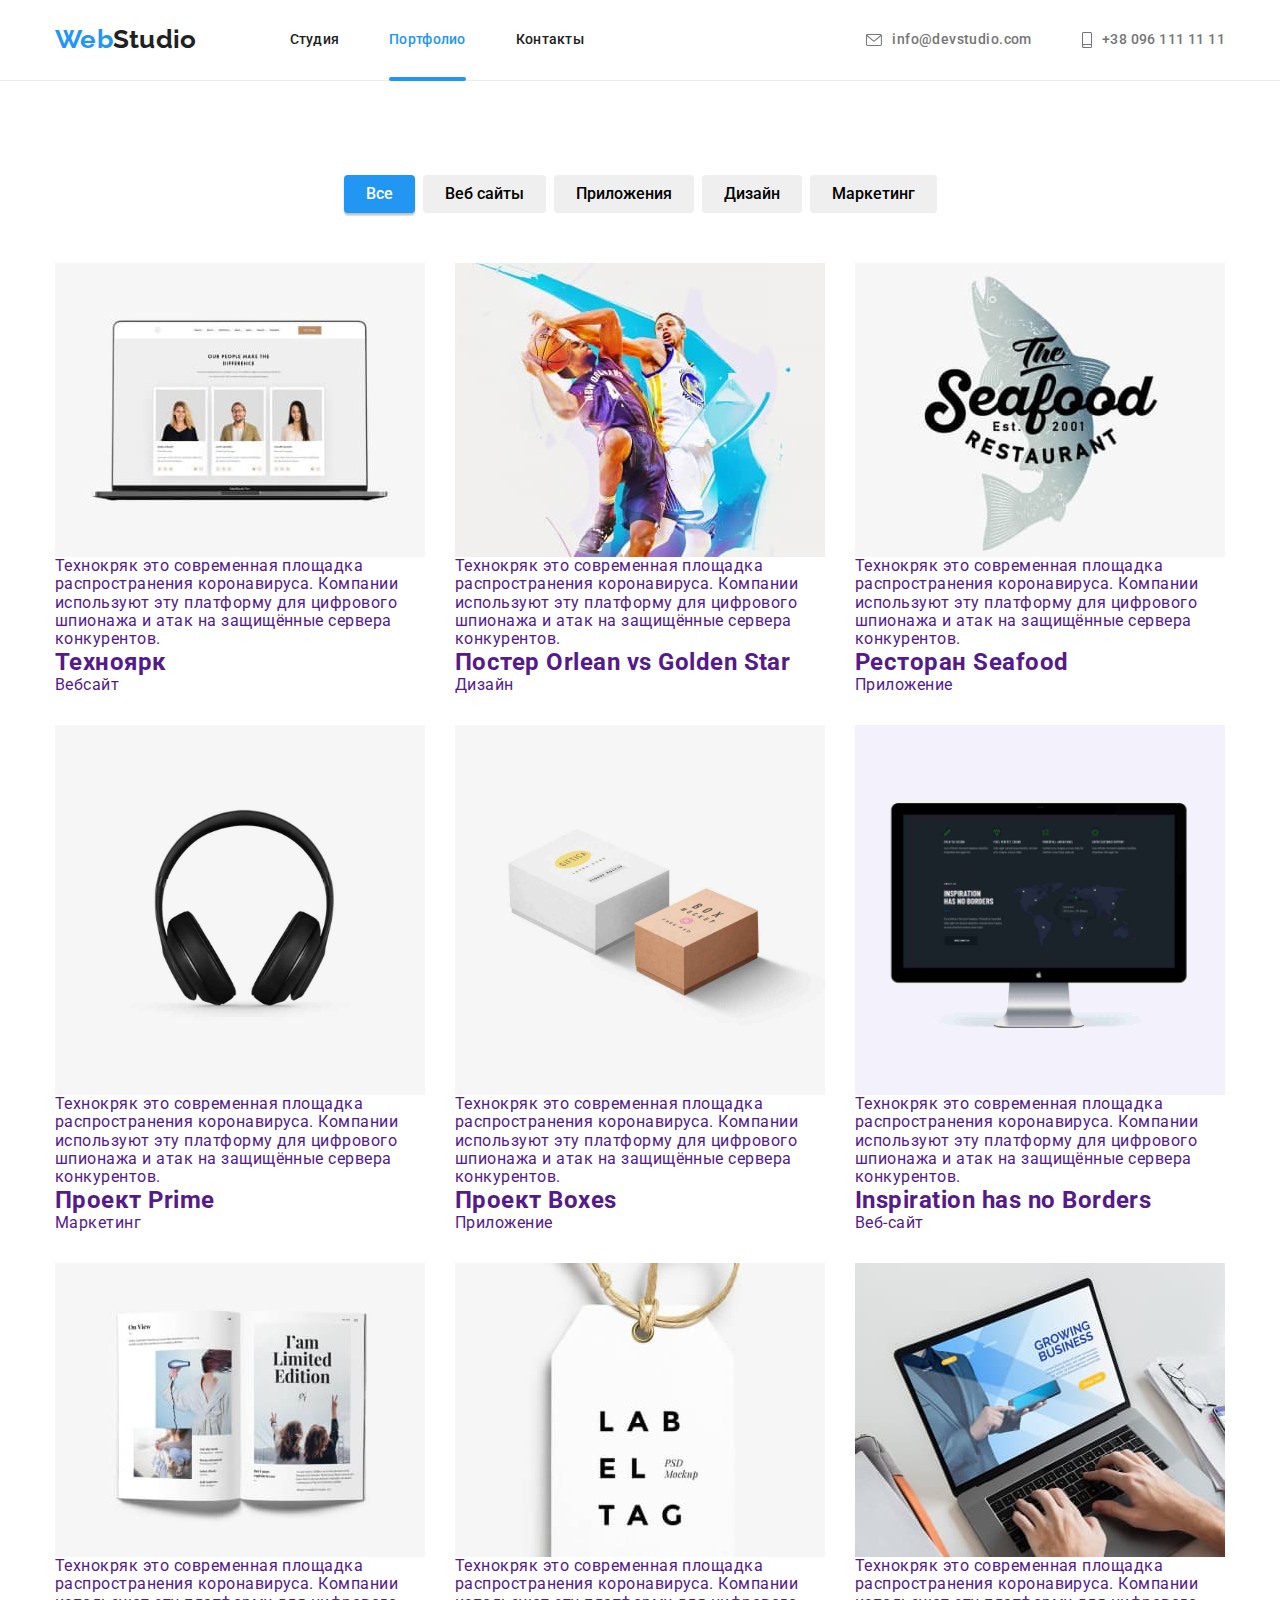
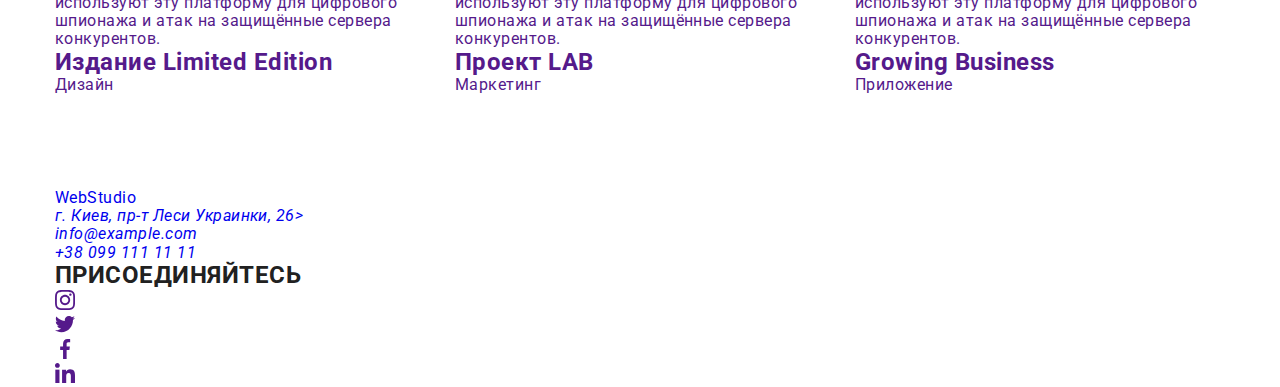
==== commit d257ed05: "5hw" ====
--- a/portfolio.html
+++ b/portfolio.html
@@ -95,7 +95,13 @@
         <ul class="list cards">
             <li class="list cards-item">
                         <a href="" class="link our-product-link">
-                        <img class="img" src="./images/note-book.jpg" alt="открытый ноутбук" width="370" />
+                        <div class="our-produkt-wrap">
+                            <img class="img" src="./images/note-book.jpg" alt="открытый ноутбук" width="370" />
+                            <p class="our-produkt-description">Технокряк это современная площадка распространения коронавируса. 
+                                Компании используют эту платформу для цифрового 
+                                шпионажа и атак на защищённые сервера конкурентов.
+                            </p>
+                        </div>
                     <div class="text-box">
                         <h2 class="our-product-title" >Техноярк</h2>
                         <p class="our-product-text">Вебсайт</p>
@@ -104,7 +110,13 @@
             </li>
             <li class="list cards-item">
                     <a href="" class="link our-product-link">
-                    <img src="./images/New-Orlean-vs-Golden-Star.jpg" alt="два баскетболиста борятся за мяч" width="370" />
+                    <div class="our-produkt-wrap">
+                        <img src="./images/New-Orlean-vs-Golden-Star.jpg" alt="два баскетболиста борятся за мяч" width="370" />
+                        <p class="our-produkt-description">Технокряк это современная площадка распространения коронавируса.
+                            Компании используют эту платформу для цифрового
+                            шпионажа и атак на защищённые сервера конкурентов.
+                        </p>
+                    </div>
                 <div class="text-box">
                     <h2 class="our-product-title">Постер 
                         <span lang="en">Orlean vs Golden Star</span>
@@ -116,7 +128,13 @@
             
             <li class="list cards-item">
                     <a href="" class="link our-product-link">
-                    <img src="./images/Seafood.jpg" alt="логотип ресторана сеафуд" width="370" />
+                    <div class="our-produkt-wrap">
+                        <img src="./images/Seafood.jpg" alt="логотип ресторана сеафуд" width="370" />
+                        <p class="our-produkt-description">Технокряк это современная площадка распространения коронавируса.
+                            Компании используют эту платформу для цифрового
+                            шпионажа и атак на защищённые сервера конкурентов.
+                        </p>
+                    </div>
                 <div class="text-box">
                     <h2 class="our-product-title">Ресторан
                         <span lang="en">Seafood</span>
@@ -128,7 +146,13 @@
             
             <li class="list cards-item">
                     <a href="" class="link our-product-link">
-                    <img src="./images/head-fones-prime.jpg" alt="наушники" width="370" />
+                    <div class="our-produkt-wrap">
+                        <img src="./images/head-fones-prime.jpg" alt="наушники" width="370"  />
+                        <p class="our-produkt-description">Технокряк это современная площадка распространения коронавируса.
+                            Компании используют эту платформу для цифрового
+                            шпионажа и атак на защищённые сервера конкурентов.
+                        </p>
+                    </div>
                 <div class="text-box">
                     <h2 class="our-product-title">Проект
                         <span lang="en">Prime</span>
@@ -140,7 +164,13 @@
             
             <li class="list cards-item">
                 <a href="" class="link our-product-link">
-                <img src="./images/boxes.jpg" alt="две коробки" width="370" />
+                    <div class="our-produkt-wrap">
+                        <img src="./images/boxes.jpg" alt="две коробки" width="370"  />
+                        <p class="our-produkt-description">Технокряк это современная площадка распространения коронавируса.
+                            Компании используют эту платформу для цифрового
+                            шпионажа и атак на защищённые сервера конкурентов.
+                        </p>
+                    </div>
                 <div class="text-box">
                     <h2 class="our-product-title">Проект
                         <span lang="en">Boxes</span>
@@ -152,7 +182,14 @@
            
             <li class="list cards-item">
                     <a href="" class="link our-product-link">
-                    <img src="./images/mac.jpg" alt="включенный аймак" height="370" width="370" />
+
+                    <div class="our-produkt-wrap">
+                        <img src="./images/mac.jpg" alt="включенный аймак"  width="370" />
+                        <p class="our-produkt-description">Технокряк это современная площадка распространения коронавируса.
+                            Компании используют эту платформу для цифрового
+                            шпионажа и атак на защищённые сервера конкурентов.
+                        </p>
+                    </div>
                 <div class="text-box">
                     <h2 class="our-product-title" lang="en">Inspiration has no Borders</h2>
                     <p class="our-product-text">Веб-сайт</p>
@@ -160,8 +197,14 @@
             </a>
             </li>
             <li class="list cards-item">
-                <a href="" class="link our-product-link">
-                <img src="./images/magazine.jpg" alt="открытый журнал" width="370" />
+                    <a href="" class="link our-product-link">
+                    <div class="our-produkt-wrap">
+                        <img src="./images/magazine.jpg" alt="открытый журнал" width="370" />
+                        <p class="our-produkt-description">Технокряк это современная площадка распространения коронавируса.
+                                Компании используют эту платформу для цифрового
+                                шпионажа и атак на защищённые сервера конкурентов.
+                            </p>
+                    </div>
                 <div class="text-box">
                     <h2 class="our-product-title">Издание
                         <span lang="en">Limited Edition</span>
@@ -172,8 +215,14 @@
             </a>
             </li>
             <li class="list cards-item">
-                 <a href="" class="link our-product-link">
-                <img src="./images/labeltag.jpg" alt="бирка лебелтаг" width="370" />
+                <a href="" class="link our-product-link">
+                    <div class="our-produkt-wrap">
+                        <img src="./images/labeltag.jpg" alt="бирка лебелтаг" width="370" />
+                        <p class="our-produkt-description">Технокряк это современная площадка распространения коронавируса.
+                            Компании используют эту платформу для цифрового
+                            шпионажа и атак на защищённые сервера конкурентов.
+                        </p>
+                    </div>
                 <div class="text-box">
                     <h2 class="our-product-title">Проект
                         <span lang="en">LAB</span>
@@ -183,8 +232,14 @@
             </a>
             </li>
             <li class="list cards-item">
-                 <a href="" class="link our-product-link">
-                <img src="./images/growingbusiness.jpg" alt="человек печатает на ноутбуке" width="370" />
+                <a href="" class="link our-product-link">
+                    <div class="our-produkt-wrap">
+                        <img src="./images/growingbusiness.jpg" alt="человек печатает на ноутбуке" width="370" />
+                        <p class="our-produkt-description">Технокряк это современная площадка распространения коронавируса.
+                            Компании используют эту платформу для цифрового
+                            шпионажа и атак на защищённые сервера конкурентов.
+                        </p>
+                    </div>
                 <div class="text-box">
                     <h2 class="our-product-title" lang="en">Growing Business</h2>
                     <p class="our-product-text">Приложение</p>
@@ -200,14 +255,14 @@
     <div class="container footer-container">
         <div>
             <a class="logo-text-footer link" href="./index.html" lang="en">Web<span
-                    class="logo-accent-footer">Studio</span></a>
+                    class="logo-accent-footer">Studio</span>
+            </a>
             <address class="">
                 <ul class="addres-ul list">
                     <li class="footer-link">
                         <a href="https://goo.gl/maps/hZzf7caE62ZYmh6s7" target="_blank" rel="noopener noreferrer"
                             class="address link"> г. Киев, пр-т
-                            Леси Украинки, 26
-                        </a>
+                            Леси Украинки, 26>
                     </li>
 
                     <li class="footer-link">
--- a/css/styles.css
+++ b/css/styles.css
@@ -5,6 +5,8 @@
   --accent-color: #2196f3;
   --first-button-text-color: #212121;
   --second-button-text-color: #ffffff;
+  --animation-duration: 300ms;
+  --timing-function: cubic-bezier(0.4, 0, 0.2, 1);
 }
 
 body {
@@ -91,6 +93,10 @@
   margin-left: auto;
 }
 
+.link-nav-flex {
+  display: flex;
+}
+
 .link-nav {
   display: flex;
   font-size: 14px;
@@ -98,6 +104,7 @@
   line-height: 1.14;
   letter-spacing: 0.02em;
   color: var(--main-text-color);
+  transition: color var(--animation-duration) var(--timing-function);
 }
 
 .link-nav:hover,
@@ -122,8 +129,23 @@
   margin-left: 50px;
 }
 
+.nav-menu-item {
+  position: relative;
+}
+
 .link-nav-text {
   padding: 32px 0;
+}
+
+.link-nav.current::after {
+  content: "";
+  position: absolute;
+
+  width: 100%;
+  height: 4px;
+  background-color: var(--accent-color);
+  border-radius: 4px;
+  bottom: -1px;
 }
 
 .contacts-text {
@@ -137,6 +159,7 @@
   letter-spacing: 0.03em;
   color: var(--second-text-color);
   cursor: pointer;
+  transition: color var(--animation-duration) var(--timing-function);
 }
 
 .nav-contact-item:not(:first-child) {
@@ -148,17 +171,14 @@
   color: var(--accent-color);
 }
 
-.contacts-text {
-  fill: var(--second-text-color);
-}
-
 .contacts-text:hover,
 .contacts-text:focus {
   fill: var(--accent-color);
 }
 
-.contacts-text > .nav-icons {
+.nav-icons {
   margin-right: 10px;
+  fill: currentColor;
 }
 
 .filter-button {
@@ -239,6 +259,12 @@
   border: none;
   border-radius: 4px;
   box-shadow: 0px 4px 4px rgba(0, 0, 0, 0.15);
+  transition: background-color var(--animation-duration) var(--timing-function);
+}
+
+.main-button:focus,
+.main-button:hover {
+  background-color: #188ce8;
 }
 
 .advantages-section {
@@ -301,6 +327,30 @@
 .wedo-list:not(:first-child) {
   margin-left: 30px;
 }
+
+.wedo-list {
+  position: relative;
+}
+
+.wedo-backdrop {
+  position: absolute;
+  width: 100%;
+  height: 70px;
+  bottom: 0;
+  display: flex;
+  justify-content: center;
+  align-items: center;
+  color: var(--second-button-text-color);
+  text-align: center;
+  background: #2f303acc;
+}
+.wedo-prodyct {
+  font-size: 14px;
+  font-weight: 700;
+  line-height: 1.14;
+  text-transform: uppercase;
+}
+
 /*--------TEAM-----------*/
 .team {
   background-color: #f5f4fa;
@@ -367,6 +417,7 @@
 
   background-color: transparent;
   color: #afb1b8;
+  transition: background-color var(--animation-duration) var(--timing-function);
 }
 .team-social-link:hover,
 .team-social-link:focus {
@@ -412,6 +463,7 @@
   border: #afb1b8 1px solid;
   cursor: pointer;
   color: #afb1b8;
+  transition: color var(--animation-duration) var(--timing-function);
 }
 
 .clients-logo {
@@ -454,9 +506,37 @@
   margin-top: 30px;
 }
 
-.cards-item {
-  width: 370px;
-}
+.our-produkt-wrap {
+  overflow: hidden;
+}
+
+.cards-item:hover .our-produkt-description,
+.cards-item:focus .our-produkt-description {
+  transform: translateY(0);
+
+.our-produkt-wrap {
+  width: 100%;
+
+  position: relative;
+}
+
+.our-produkt-description {
+  position: absolute;
+  top: 0;
+  left: 0;
+  padding: 63px 24px;
+  font-size: 18px;
+  font-weight: 400;
+  line-height: 1.56;
+  text-align: center;
+  color: var(--second-button-text-color);
+  background-color: #2196f3e5;
+  height: 100%;
+
+  transform: translateY(100%);
+  transition: transform var(--animation-duration);
+}
+
 .our-product-title {
   font-weight: 700;
   font-size: 18px;
@@ -533,6 +613,7 @@
   line-height: 1.14;
   letter-spacing: 0.03em;
   color: rgba(255, 255, 255, 0.6);
+  transition: color var(--animation-duration) var(--timing-function);
 }
 .contact-text-footer:hover,
 .contact-text-footer:focus,
@@ -567,7 +648,7 @@
 }
 .footer-container {
   display: flex;
-  align-items: center;
+  align-items: baseline;
 }
 
 .footer-social-link {
@@ -581,11 +662,10 @@
   justify-content: center;
   background-color: rgba(255, 255, 255, 0.1);
   color: var(--second-button-text-color);
+  transition: background-color var(--animation-duration) var(--timing-function);
 }
 .footer-social-link:hover,
 .footer-social-link:focus {
   fill: var(--second-button-text-color);
   background-color: var(--accent-color);
 }
-
-/*-----КЛИЕНТЫ------*/
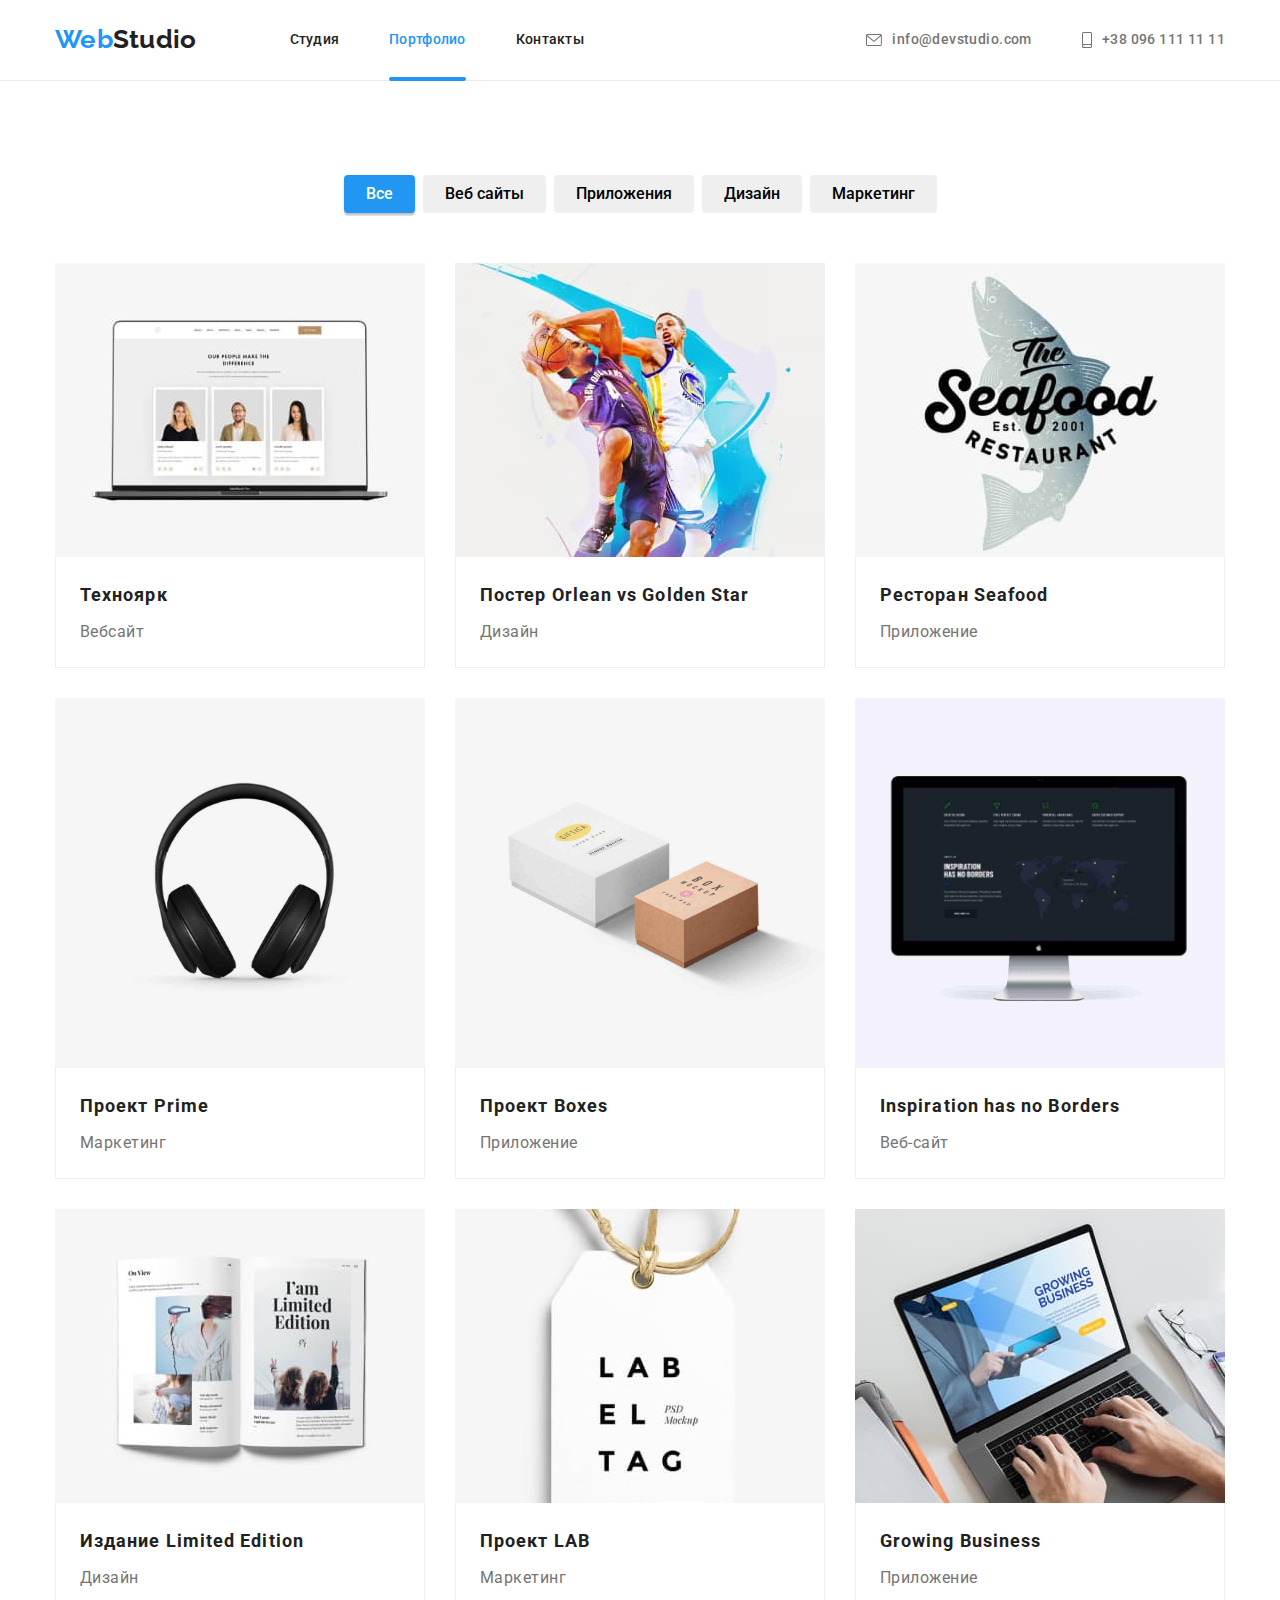
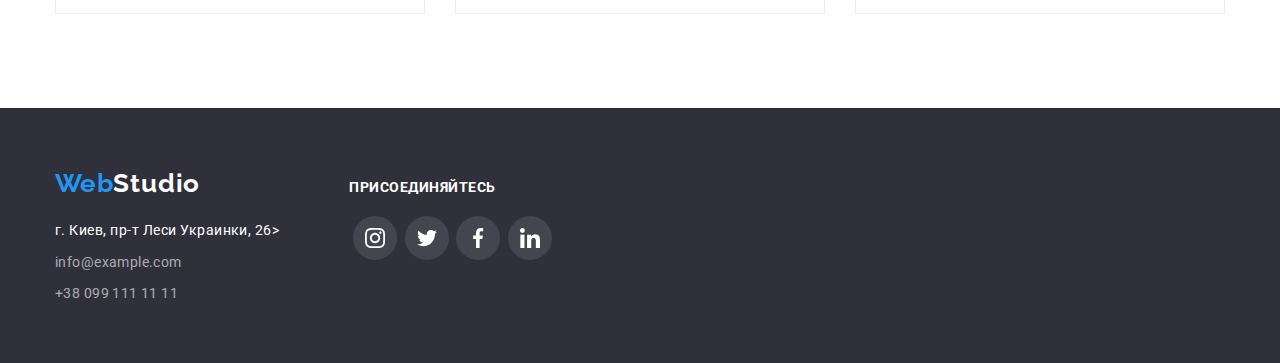
==== commit fb63e69a: "+" ====
--- a/portfolio.html
+++ b/portfolio.html
@@ -98,7 +98,7 @@
                         <div class="our-produkt-wrap">
                             <img class="img" src="./images/note-book.jpg" alt="открытый ноутбук" width="370" />
                             <p class="our-produkt-description">Технокряк это современная площадка распространения коронавируса. 
-                                Компании используют эту платформу для цифрового 
+                                 Компании используют эту платформу для цифрового 
                                 шпионажа и атак на защищённые сервера конкурентов.
                             </p>
                         </div>
@@ -147,7 +147,7 @@
             <li class="list cards-item">
                     <a href="" class="link our-product-link">
                     <div class="our-produkt-wrap">
-                        <img src="./images/head-fones-prime.jpg" alt="наушники" width="370"  />
+                        <img src="./images/head-fones-prime.jpg" alt="наушники" width="370" />
                         <p class="our-produkt-description">Технокряк это современная площадка распространения коронавируса.
                             Компании используют эту платформу для цифрового
                             шпионажа и атак на защищённые сервера конкурентов.
@@ -165,7 +165,7 @@
             <li class="list cards-item">
                 <a href="" class="link our-product-link">
                     <div class="our-produkt-wrap">
-                        <img src="./images/boxes.jpg" alt="две коробки" width="370"  />
+                        <img src="./images/boxes.jpg" alt="две коробки" width="370" />
                         <p class="our-produkt-description">Технокряк это современная площадка распространения коронавируса.
                             Компании используют эту платформу для цифрового
                             шпионажа и атак на защищённые сервера конкурентов.
@@ -184,7 +184,7 @@
                     <a href="" class="link our-product-link">
 
                     <div class="our-produkt-wrap">
-                        <img src="./images/mac.jpg" alt="включенный аймак"  width="370" />
+                        <img src="./images/mac.jpg" alt="включенный аймак" height="370" width="370" />
                         <p class="our-produkt-description">Технокряк это современная площадка распространения коронавируса.
                             Компании используют эту платформу для цифрового
                             шпионажа и атак на защищённые сервера конкурентов.
--- a/css/styles.css
+++ b/css/styles.css
@@ -510,9 +510,12 @@
   overflow: hidden;
 }
 
-.cards-item:hover .our-produkt-description,
-.cards-item:focus .our-produkt-description {
+.cards-item:hover .our-produkt-description {
   transform: translateY(0);
+}
+.our-product-link:focus .our-produkt-description {
+  transform: translateY(0);
+}
 
 .our-produkt-wrap {
   width: 100%;
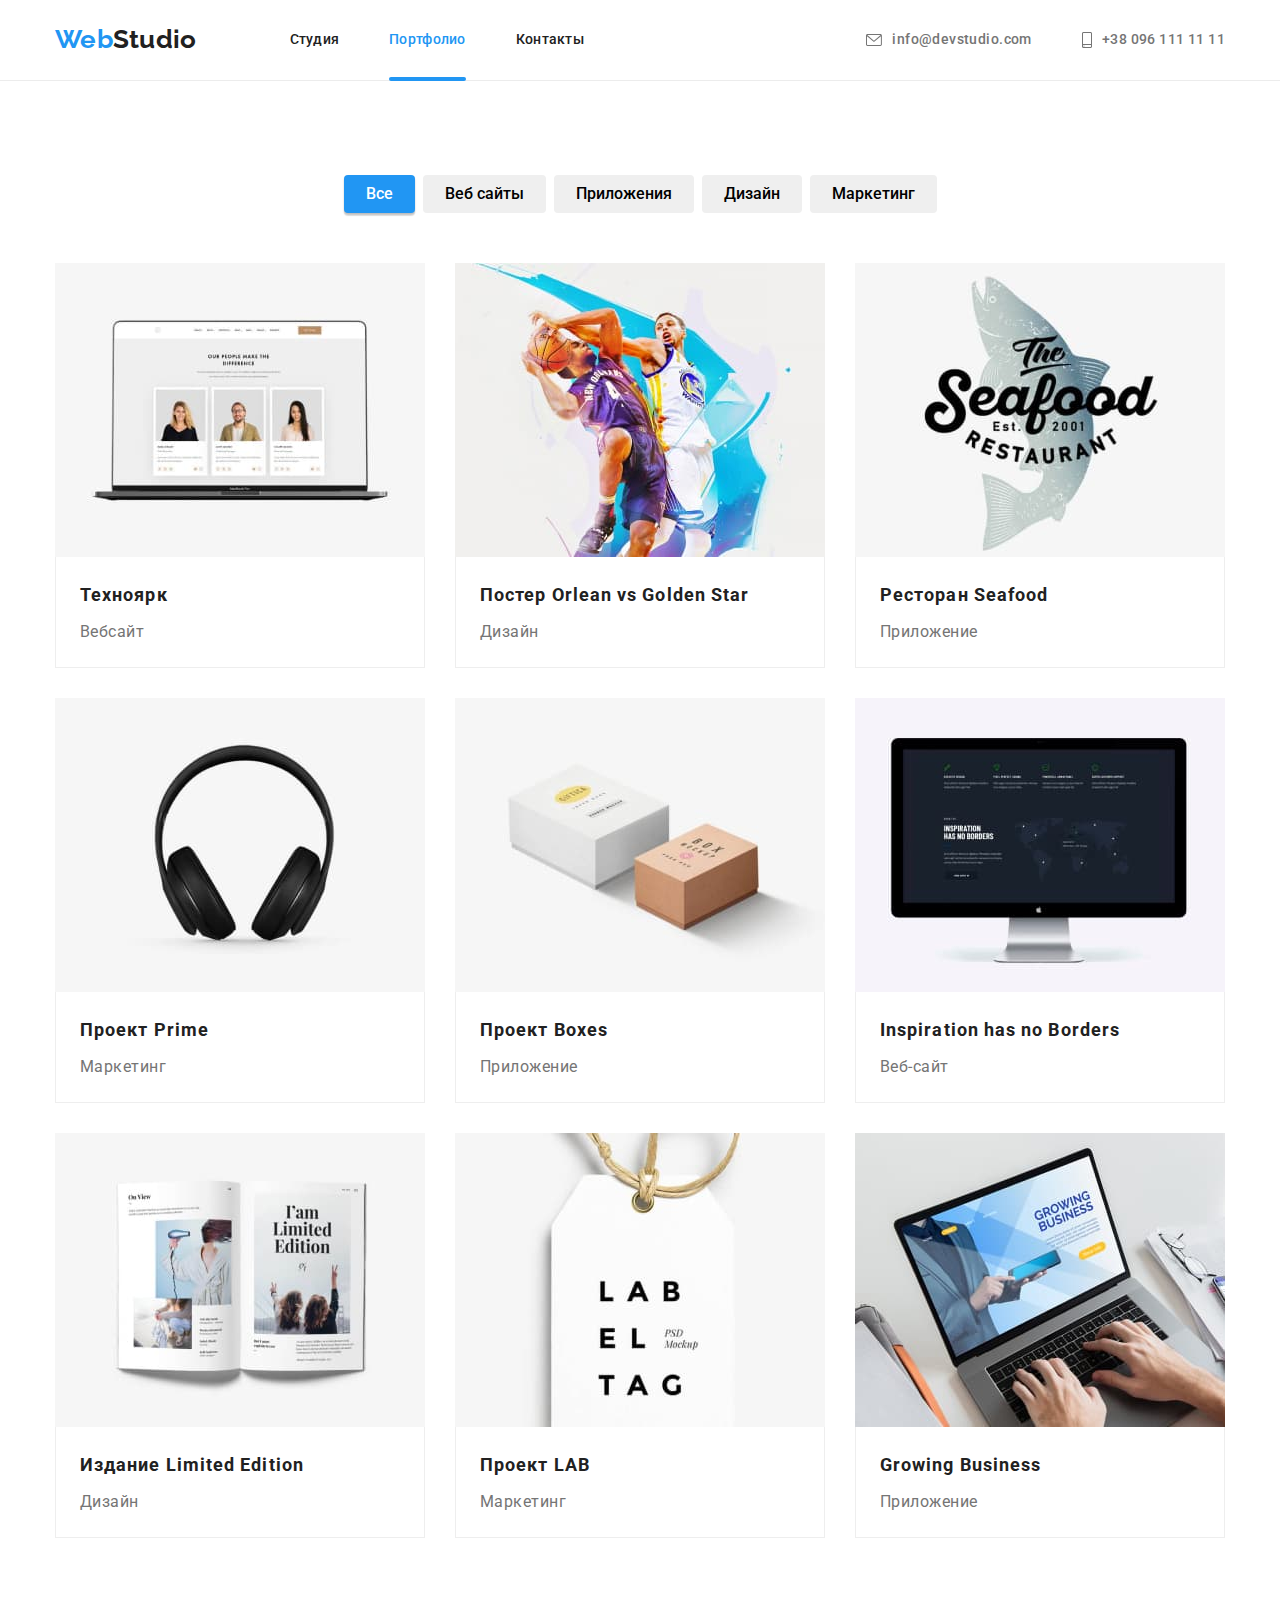
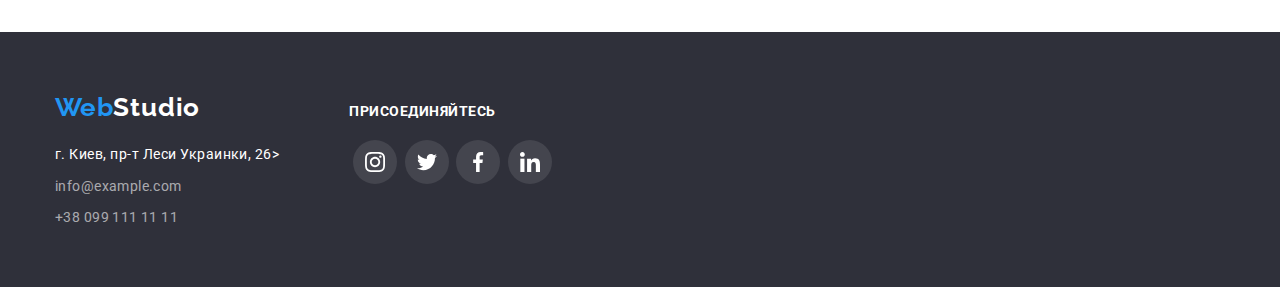
==== commit 2dd42e3f: "fix-img" ====
--- a/portfolio.html
+++ b/portfolio.html
@@ -147,7 +147,7 @@
             <li class="list cards-item">
                     <a href="" class="link our-product-link">
                     <div class="our-produkt-wrap">
-                        <img src="./images/head-fones-prime.jpg" alt="наушники" width="370" />
+                        <img src="./images/head-fones-prime.jpg" alt="наушники" width="370"  />
                         <p class="our-produkt-description">Технокряк это современная площадка распространения коронавируса.
                             Компании используют эту платформу для цифрового
                             шпионажа и атак на защищённые сервера конкурентов.
